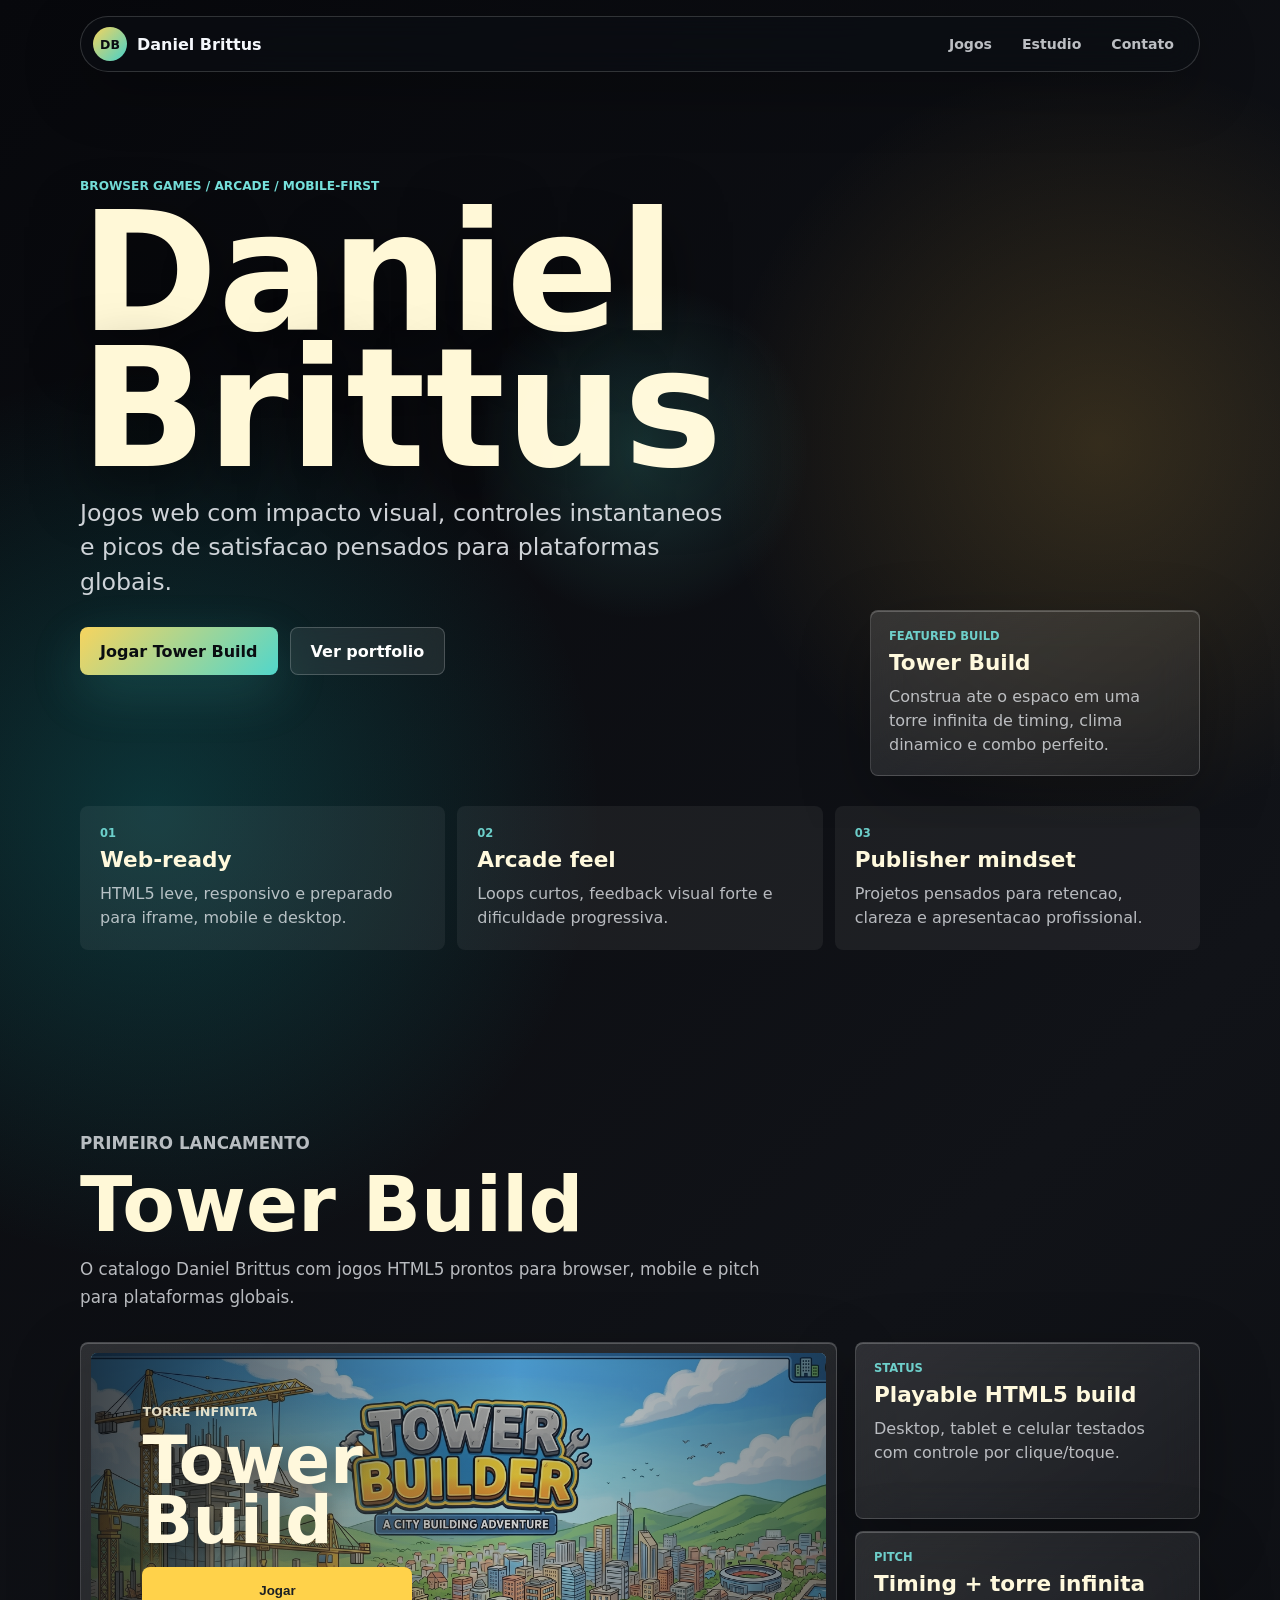
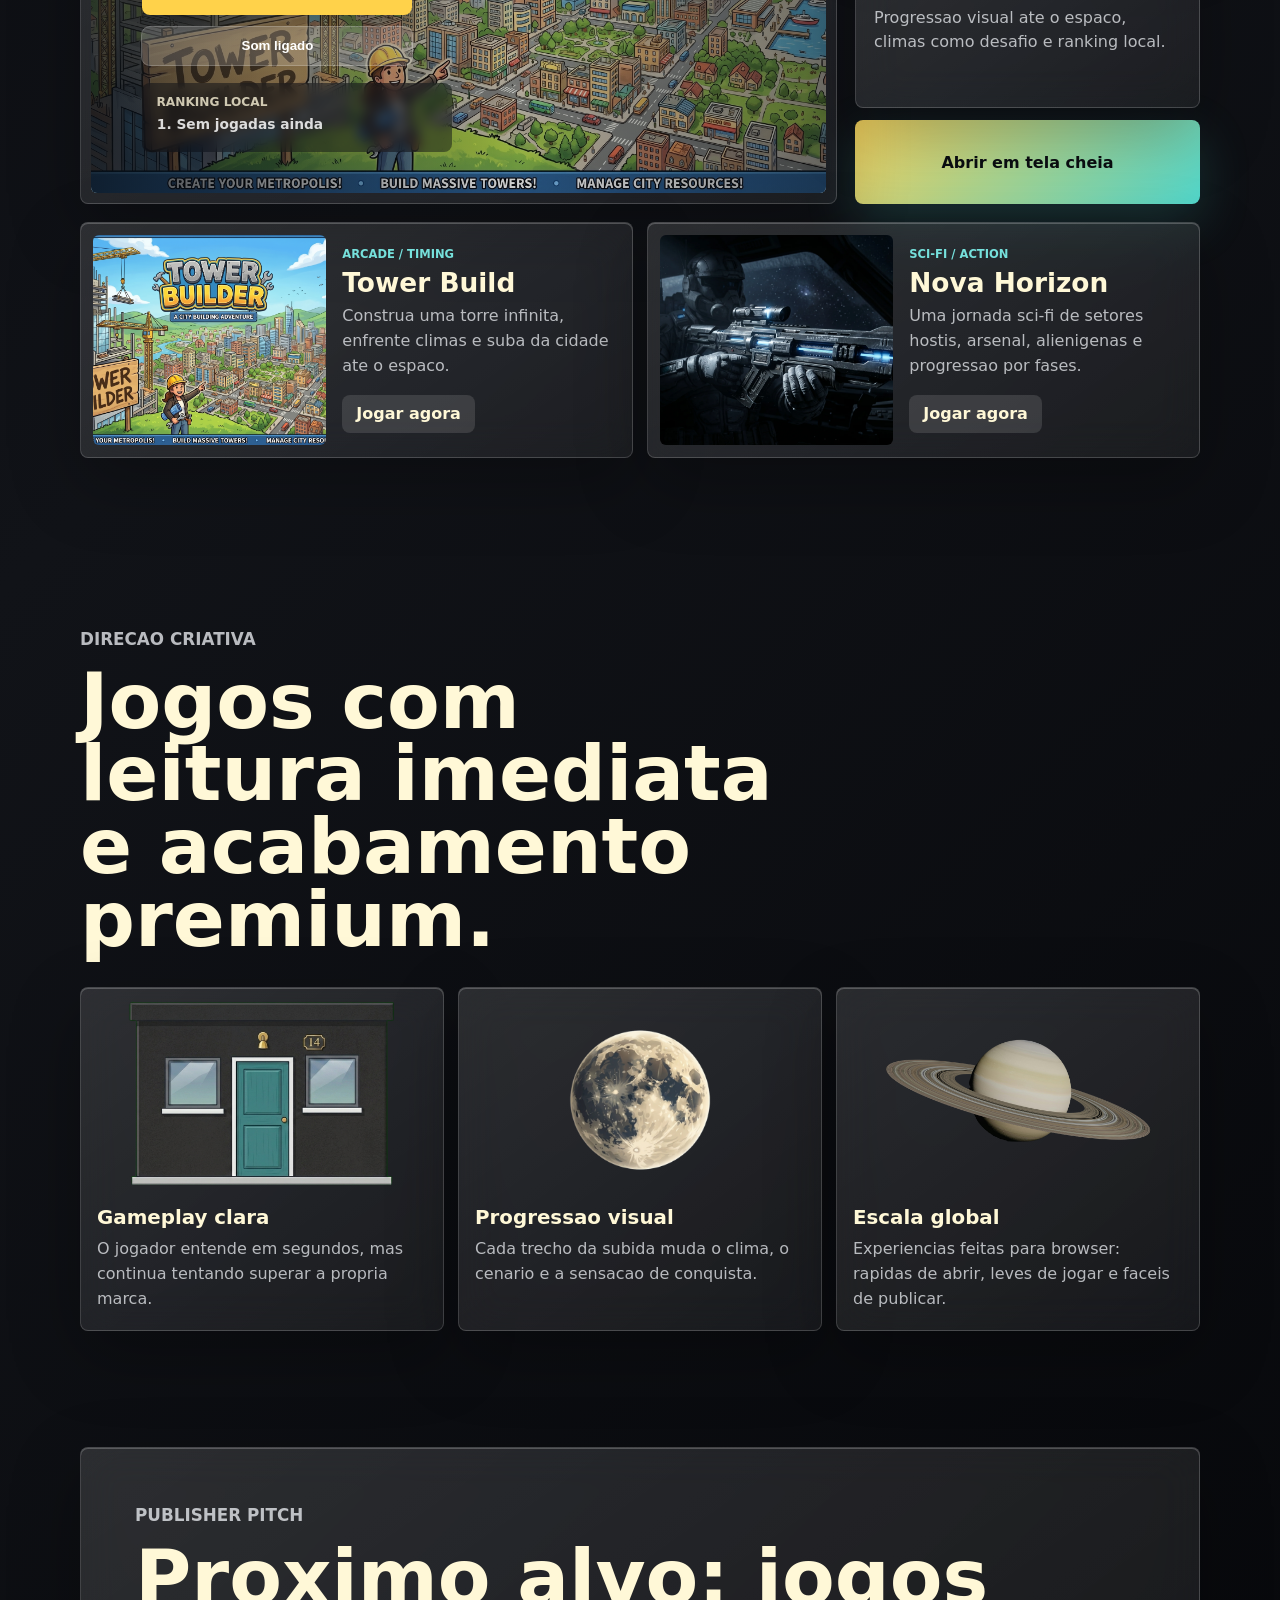
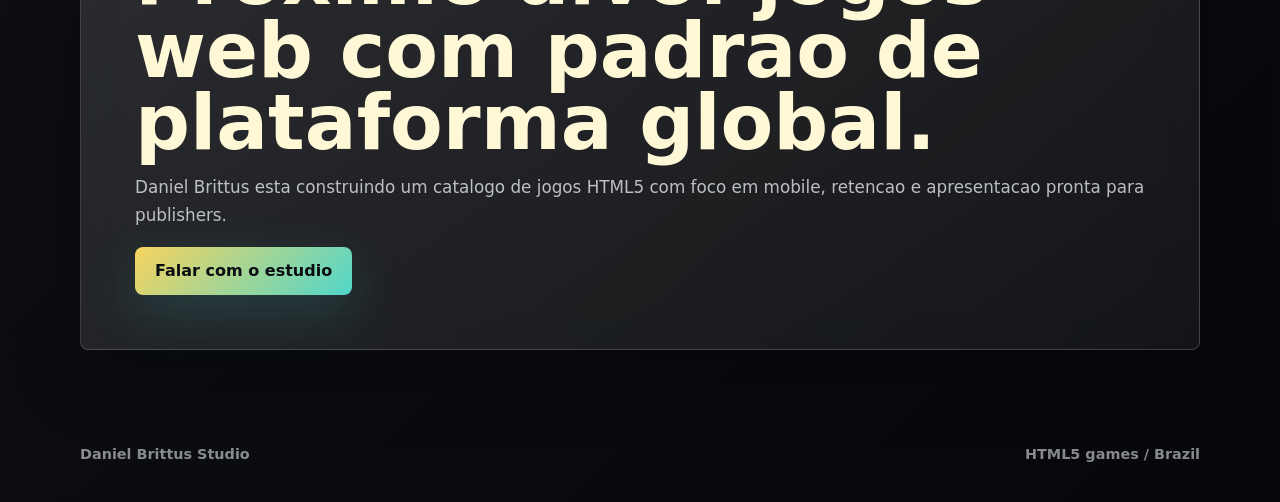
==== index.html @ ccfad2d4 "Add Daniel Brittus Studio site" ====
<!doctype html>
<html lang="pt-BR">
  <head>
    <meta charset="UTF-8" />
    <meta name="viewport" content="width=device-width, initial-scale=1.0" />
    <meta
      name="description"
      content="Daniel Brittus cria jogos web arcade com visual forte, gameplay imediata e foco em browser, mobile e plataformas globais."
    />
    <title>Daniel Brittus Studio</title>
    <link rel="preload" href="assets/menu.jpeg" as="image" />
    <link rel="stylesheet" href="studio.css" />
  </head>
  <body>
    <div class="cursor-glow" aria-hidden="true"></div>
    <header class="site-header">
      <a class="brand" href="#top" aria-label="Daniel Brittus Studio">
        <span>DB</span>
        Daniel Brittus
      </a>
      <nav aria-label="Navegacao principal">
        <a href="#games">Jogos</a>
        <a href="#studio">Estudio</a>
        <a href="#contact">Contato</a>
      </nav>
    </header>

    <main id="top">
      <section class="hero" aria-labelledby="hero-title">
        <div class="hero-media" aria-hidden="true"></div>
        <div class="hero-grid" aria-hidden="true"></div>
        <div class="hero-content">
          <p class="eyebrow">browser games / arcade / mobile-first</p>
          <h1 id="hero-title">Daniel Brittus</h1>
          <p class="hero-copy">
            Jogos web com impacto visual, controles instantaneos e picos de satisfacao pensados para
            plataformas globais.
          </p>
          <div class="hero-actions">
            <a class="primary-action" href="games/tower-build/">Jogar Tower Build</a>
            <a class="secondary-action" href="#games">Ver portfolio</a>
          </div>
        </div>
        <div class="hero-panel glass reveal">
          <span>Featured build</span>
          <strong>Tower Build</strong>
          <p>Construa ate o espaco em uma torre infinita de timing, clima dinamico e combo perfeito.</p>
        </div>
      </section>

      <section class="metrics reveal" aria-label="Destaques do estudio">
        <article>
          <span>01</span>
          <strong>Web-ready</strong>
          <p>HTML5 leve, responsivo e preparado para iframe, mobile e desktop.</p>
        </article>
        <article>
          <span>02</span>
          <strong>Arcade feel</strong>
          <p>Loops curtos, feedback visual forte e dificuldade progressiva.</p>
        </article>
        <article>
          <span>03</span>
          <strong>Publisher mindset</strong>
          <p>Projetos pensados para retencao, clareza e apresentacao profissional.</p>
        </article>
      </section>

      <section id="games" class="showcase" aria-labelledby="games-title">
        <div class="section-heading reveal">
          <p class="eyebrow">primeiro lancamento</p>
          <h2 id="games-title">Tower Build</h2>
          <p>
            O catalogo Daniel Brittus com jogos HTML5 prontos para browser, mobile e pitch para
            plataformas globais.
          </p>
        </div>
        <div class="game-feature reveal">
          <div class="game-frame glass">
            <iframe
              title="Tower Build jogavel"
              src="games/tower-build/"
              loading="lazy"
              allow="autoplay; fullscreen; gamepad"
            ></iframe>
          </div>
          <div class="game-info">
            <div class="glass info-card">
              <span>Status</span>
              <strong>Playable HTML5 build</strong>
              <p>Desktop, tablet e celular testados com controle por clique/toque.</p>
            </div>
            <div class="glass info-card">
              <span>Pitch</span>
              <strong>Timing + torre infinita</strong>
              <p>Progressao visual ate o espaco, climas como desafio e ranking local.</p>
            </div>
            <a class="primary-action wide" href="games/tower-build/">Abrir em tela cheia</a>
          </div>
        </div>
        <div class="catalog-grid reveal">
          <article class="game-card glass">
            <img src="assets/menu.jpeg" alt="Tower Build em destaque" />
            <div>
              <span>Arcade / Timing</span>
              <h3>Tower Build</h3>
              <p>Construa uma torre infinita, enfrente climas e suba da cidade ate o espaco.</p>
              <a href="games/tower-build/">Jogar agora</a>
            </div>
          </article>
          <article class="game-card glass">
            <img src="games/nova-horizon/assets/ui/4.webp" alt="Nova Horizon em destaque" />
            <div>
              <span>Sci-fi / Action</span>
              <h3>Nova Horizon</h3>
              <p>Uma jornada sci-fi de setores hostis, arsenal, alienigenas e progressao por fases.</p>
              <a href="games/nova-horizon/">Jogar agora</a>
            </div>
          </article>
        </div>
      </section>

      <section id="studio" class="studio-section" aria-labelledby="studio-title">
        <div class="section-heading reveal">
          <p class="eyebrow">direcao criativa</p>
          <h2 id="studio-title">Jogos com leitura imediata e acabamento premium.</h2>
        </div>
        <div class="studio-grid">
          <article class="glass reveal">
            <img src="assets/casa_1.png" alt="Casa do jogo Tower Build" />
            <h3>Gameplay clara</h3>
            <p>O jogador entende em segundos, mas continua tentando superar a propria marca.</p>
          </article>
          <article class="glass reveal">
            <img src="assets/lua.png" alt="Lua no percurso espacial do jogo" />
            <h3>Progressao visual</h3>
            <p>Cada trecho da subida muda o clima, o cenario e a sensacao de conquista.</p>
          </article>
          <article class="glass reveal">
            <img src="assets/saturno.png" alt="Saturno no percurso espacial do jogo" />
            <h3>Escala global</h3>
            <p>Experiencias feitas para browser: rapidas de abrir, leves de jogar e faceis de publicar.</p>
          </article>
        </div>
      </section>

      <section id="contact" class="contact glass reveal" aria-labelledby="contact-title">
        <p class="eyebrow">publisher pitch</p>
        <h2 id="contact-title">Proximo alvo: jogos web com padrao de plataforma global.</h2>
        <p>
          Daniel Brittus esta construindo um catalogo de jogos HTML5 com foco em mobile, retencao e
          apresentacao pronta para publishers.
        </p>
        <a class="primary-action" href="mailto:contato@danielbrittus.com">Falar com o estudio</a>
      </section>
    </main>

    <footer>
      <span>Daniel Brittus Studio</span>
      <span>HTML5 games / Brazil</span>
    </footer>

    <script src="studio.js"></script>
  </body>
</html>
---- studio.css ----
:root {
  color: #f4f7fb;
  background: #07080c;
  font-family:
    Inter, ui-sans-serif, system-ui, -apple-system, BlinkMacSystemFont, "Segoe UI",
    sans-serif;
  font-synthesis: none;
  text-rendering: optimizeLegibility;
}

* {
  box-sizing: border-box;
}

html {
  scroll-behavior: smooth;
}

body {
  min-width: 320px;
  margin: 0;
  overflow-x: hidden;
  background:
    radial-gradient(circle at 12% 22%, rgba(16, 194, 196, 0.22), transparent 28rem),
    radial-gradient(circle at 86% 12%, rgba(255, 194, 71, 0.16), transparent 24rem),
    linear-gradient(135deg, #07080c 0%, #111318 44%, #06070a 100%);
}

body::before {
  position: fixed;
  inset: 0;
  z-index: -3;
  background-image:
    linear-gradient(rgba(255, 255, 255, 0.035) 1px, transparent 1px),
    linear-gradient(90deg, rgba(255, 255, 255, 0.035) 1px, transparent 1px);
  background-size: 72px 72px;
  mask-image: linear-gradient(to bottom, rgba(0, 0, 0, 0.7), transparent 74%);
  content: "";
}

body::after {
  position: fixed;
  inset: 0;
  z-index: -2;
  background: linear-gradient(180deg, rgba(7, 8, 12, 0), rgba(7, 8, 12, 0.96) 78%);
  pointer-events: none;
  content: "";
}

a {
  color: inherit;
  text-decoration: none;
}

img,
iframe {
  display: block;
}

.cursor-glow {
  position: fixed;
  left: var(--cursor-x, 50vw);
  top: var(--cursor-y, 50vh);
  z-index: 20;
  width: 22rem;
  height: 22rem;
  border-radius: 999px;
  background: radial-gradient(circle, rgba(76, 215, 204, 0.18), transparent 68%);
  transform: translate(-50%, -50%);
  pointer-events: none;
  mix-blend-mode: screen;
}

.site-header {
  position: fixed;
  top: 16px;
  left: 50%;
  z-index: 30;
  display: flex;
  align-items: center;
  justify-content: space-between;
  width: min(1120px, calc(100vw - 32px));
  padding: 10px 12px;
  border: 1px solid rgba(255, 255, 255, 0.16);
  border-radius: 999px;
  background: rgba(12, 15, 20, 0.56);
  box-shadow: 0 18px 60px rgba(0, 0, 0, 0.28);
  backdrop-filter: blur(18px);
  transform: translateX(-50%);
}

.brand {
  display: inline-flex;
  align-items: center;
  gap: 10px;
  font-weight: 900;
}

.brand span {
  display: grid;
  width: 34px;
  height: 34px;
  place-items: center;
  border-radius: 999px;
  background: linear-gradient(135deg, #f6d45d, #48d1c9);
  color: #0b0d12;
  font-size: 0.78rem;
}

nav {
  display: flex;
  gap: 4px;
}

nav a {
  padding: 9px 13px;
  border-radius: 999px;
  color: rgba(244, 247, 251, 0.76);
  font-size: 0.88rem;
  font-weight: 800;
}

nav a:hover {
  background: rgba(255, 255, 255, 0.1);
  color: #fff;
}

.hero {
  position: relative;
  min-height: 92vh;
  display: grid;
  align-items: center;
  padding: 112px max(24px, calc((100vw - 1120px) / 2)) 86px;
  overflow: hidden;
}

.hero-media {
  position: absolute;
  inset: 0;
  z-index: -3;
  background:
    linear-gradient(90deg, rgba(6, 8, 12, 0.92), rgba(6, 8, 12, 0.38) 56%, rgba(6, 8, 12, 0.9)),
    url("assets/menu.jpeg") center / cover no-repeat;
  filter: saturate(1.08) contrast(1.06);
  transform: scale(1.02);
}

.hero-grid {
  position: absolute;
  inset: auto 0 0;
  z-index: -1;
  height: 28vh;
  background:
    linear-gradient(rgba(74, 211, 201, 0.18), transparent),
    repeating-linear-gradient(90deg, transparent 0 70px, rgba(255, 255, 255, 0.1) 71px 72px),
    repeating-linear-gradient(0deg, transparent 0 38px, rgba(255, 255, 255, 0.09) 39px 40px);
  opacity: 0.55;
  transform: perspective(560px) rotateX(58deg);
  transform-origin: bottom;
}

.hero-content {
  width: min(720px, 100%);
}

.eyebrow {
  margin: 0 0 12px;
  color: #76e1dc;
  font-size: 0.76rem;
  font-weight: 950;
  letter-spacing: 0;
  text-transform: uppercase;
}

h1,
h2,
h3,
p {
  margin-top: 0;
}

h1 {
  margin-bottom: 18px;
  color: #fff8d7;
  font-size: clamp(4.4rem, 13vw, 11rem);
  line-height: 0.82;
  text-shadow: 0 18px 60px rgba(0, 0, 0, 0.55);
}

.hero-copy {
  width: min(650px, 100%);
  color: rgba(244, 247, 251, 0.84);
  font-size: clamp(1.12rem, 2vw, 1.48rem);
  line-height: 1.46;
}

.hero-actions {
  display: flex;
  flex-wrap: wrap;
  gap: 12px;
  margin-top: 28px;
}

.primary-action,
.secondary-action {
  display: inline-flex;
  min-height: 48px;
  align-items: center;
  justify-content: center;
  border-radius: 8px;
  padding: 0 20px;
  font-weight: 950;
}

.primary-action {
  background: linear-gradient(135deg, #f7d45e, #51d6cb);
  color: #0a0d11;
  box-shadow: 0 18px 52px rgba(72, 209, 201, 0.18);
}

.secondary-action {
  border: 1px solid rgba(255, 255, 255, 0.2);
  background: rgba(255, 255, 255, 0.08);
  color: #fff;
  backdrop-filter: blur(14px);
}

.wide {
  width: 100%;
}

.glass {
  border: 1px solid rgba(255, 255, 255, 0.16);
  border-radius: 8px;
  background: linear-gradient(145deg, rgba(255, 255, 255, 0.13), rgba(255, 255, 255, 0.055));
  box-shadow:
    inset 0 1px 0 rgba(255, 255, 255, 0.22),
    0 24px 70px rgba(0, 0, 0, 0.28);
  backdrop-filter: blur(20px);
}

.hero-panel {
  position: absolute;
  right: max(24px, calc((100vw - 1120px) / 2));
  bottom: 52px;
  width: min(330px, calc(100vw - 48px));
  padding: 18px;
}

.hero-panel span,
.info-card span,
.metrics span {
  display: block;
  margin-bottom: 8px;
  color: rgba(118, 225, 220, 0.9);
  font-size: 0.72rem;
  font-weight: 950;
  text-transform: uppercase;
}

.hero-panel strong,
.info-card strong,
.metrics strong {
  display: block;
  color: #fff9dd;
  font-size: 1.35rem;
  line-height: 1.1;
}

.hero-panel p,
.info-card p,
.metrics p {
  margin: 10px 0 0;
  color: rgba(244, 247, 251, 0.72);
  line-height: 1.5;
}

.metrics,
.showcase,
.studio-section,
.contact {
  width: min(1120px, calc(100vw - 32px));
  margin-inline: auto;
}

.metrics {
  display: grid;
  grid-template-columns: repeat(3, 1fr);
  gap: 12px;
  margin-top: -22px;
  padding-bottom: 96px;
}

.metrics article {
  padding: 20px;
  border-radius: 8px;
  background: rgba(255, 255, 255, 0.06);
}

.section-heading {
  width: min(720px, 100%);
  margin-bottom: 30px;
}

.section-heading h2,
.contact h2 {
  margin-bottom: 14px;
  color: #fff8d7;
  font-size: clamp(2.4rem, 6vw, 5rem);
  line-height: 0.95;
}

.section-heading p,
.contact p {
  color: rgba(244, 247, 251, 0.74);
  font-size: 1.05rem;
  line-height: 1.65;
}

.showcase,
.studio-section {
  padding: 84px 0;
}

.game-feature {
  display: grid;
  grid-template-columns: minmax(0, 1.58fr) minmax(280px, 0.72fr);
  gap: 18px;
  align-items: stretch;
}

.game-frame {
  position: relative;
  min-height: 420px;
  padding: 10px;
  overflow: hidden;
}

.game-frame::before {
  position: absolute;
  inset: 10px;
  border-radius: 6px;
  background: linear-gradient(135deg, rgba(118, 225, 220, 0.3), transparent 34%, rgba(246, 212, 93, 0.2));
  pointer-events: none;
  content: "";
}

.game-frame iframe {
  position: relative;
  width: 100%;
  height: 100%;
  min-height: 440px;
  border: 0;
  border-radius: 6px;
  background: #05070a;
}

.game-info {
  display: grid;
  gap: 12px;
  align-content: stretch;
}

.info-card {
  padding: 18px;
}

.catalog-grid {
  display: grid;
  grid-template-columns: repeat(2, minmax(0, 1fr));
  gap: 14px;
  margin-top: 18px;
}

.game-card {
  display: grid;
  grid-template-columns: minmax(180px, 0.84fr) minmax(0, 1fr);
  gap: 16px;
  overflow: hidden;
  padding: 12px;
}

.game-card img {
  width: 100%;
  height: 100%;
  min-height: 210px;
  border-radius: 6px;
  object-fit: cover;
}

.game-card div {
  display: grid;
  align-content: center;
  padding: 8px 8px 8px 0;
}

.game-card span {
  margin-bottom: 8px;
  color: #76e1dc;
  font-size: 0.72rem;
  font-weight: 950;
  text-transform: uppercase;
}

.game-card h3 {
  margin: 0 0 8px;
  color: #fff8d7;
  font-size: 1.65rem;
  line-height: 1.05;
}

.game-card p {
  color: rgba(244, 247, 251, 0.72);
  line-height: 1.55;
}

.game-card a {
  width: fit-content;
  min-height: 38px;
  display: inline-flex;
  align-items: center;
  border-radius: 8px;
  padding: 0 14px;
  background: rgba(255, 255, 255, 0.12);
  color: #fff8d7;
  font-weight: 900;
}

.studio-grid {
  display: grid;
  grid-template-columns: repeat(3, 1fr);
  gap: 14px;
}

.studio-grid article {
  overflow: hidden;
  padding: 12px 12px 18px;
}

.studio-grid img {
  width: 100%;
  aspect-ratio: 16 / 9;
  margin-bottom: 16px;
  border-radius: 6px;
  object-fit: cover;
}

.studio-grid h3 {
  margin: 0 4px 8px;
  color: #fff8d7;
  font-size: 1.24rem;
}

.studio-grid p {
  margin: 0 4px;
  color: rgba(244, 247, 251, 0.72);
  line-height: 1.55;
}

.contact {
  margin-top: 32px;
  margin-bottom: 72px;
  padding: clamp(24px, 6vw, 54px);
}

footer {
  display: flex;
  justify-content: space-between;
  width: min(1120px, calc(100vw - 32px));
  margin: 0 auto;
  padding: 24px 0 40px;
  color: rgba(244, 247, 251, 0.54);
  font-size: 0.9rem;
  font-weight: 700;
}

.reveal {
  opacity: 0;
  transform: translateY(22px);
  transition:
    opacity 700ms ease,
    transform 700ms ease;
}

.reveal.visible {
  opacity: 1;
  transform: translateY(0);
}

@media (max-width: 900px) {
  .site-header {
    align-items: flex-start;
    border-radius: 8px;
  }

  nav {
    flex-wrap: wrap;
    justify-content: flex-end;
  }

  .hero {
    min-height: 88vh;
    padding-top: 128px;
  }

  .hero-panel {
    position: relative;
    right: auto;
    bottom: auto;
    margin-top: 28px;
  }

  .metrics,
  .game-feature,
  .catalog-grid,
  .studio-grid {
    grid-template-columns: 1fr;
  }

  .game-card {
    grid-template-columns: 1fr;
  }

  .game-card div {
    padding: 0 4px 6px;
  }

  .game-frame,
  .game-frame iframe {
    min-height: 360px;
  }
}

@media (max-width: 620px) {
  .cursor-glow {
    display: none;
  }

  .site-header {
    top: 10px;
    width: calc(100vw - 20px);
  }

  .brand {
    font-size: 0.92rem;
  }

  nav a {
    padding: 8px 9px;
    font-size: 0.78rem;
  }

  .hero {
    min-height: 92vh;
    padding-inline: 16px;
    padding-bottom: 54px;
  }

  h1 {
    font-size: 4.2rem;
  }

  .hero-actions {
    display: grid;
  }

  .metrics,
  .showcase,
  .studio-section,
  .contact,
  footer {
    width: calc(100vw - 24px);
  }

  .showcase,
  .studio-section {
    padding: 58px 0;
  }

  .game-frame,
  .game-frame iframe {
    min-height: 480px;
  }

  footer {
    display: grid;
    gap: 8px;
  }
}
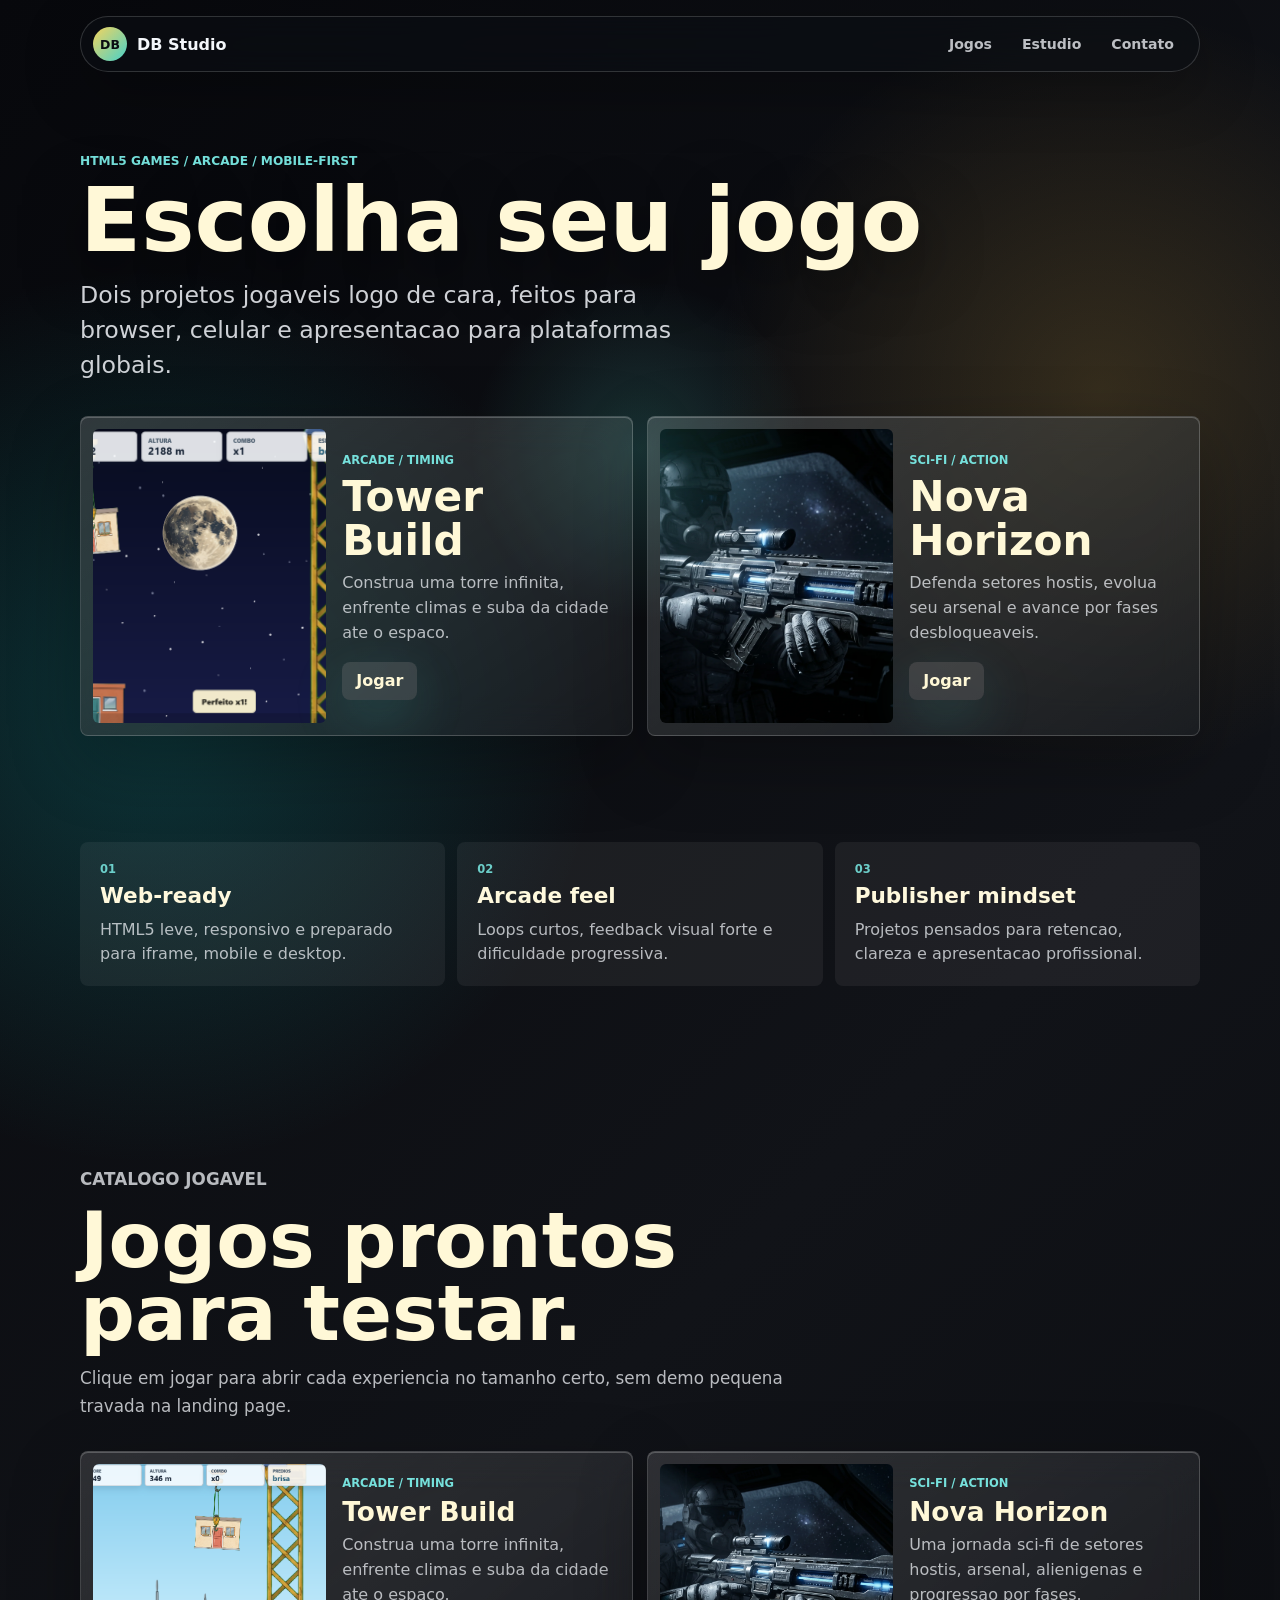
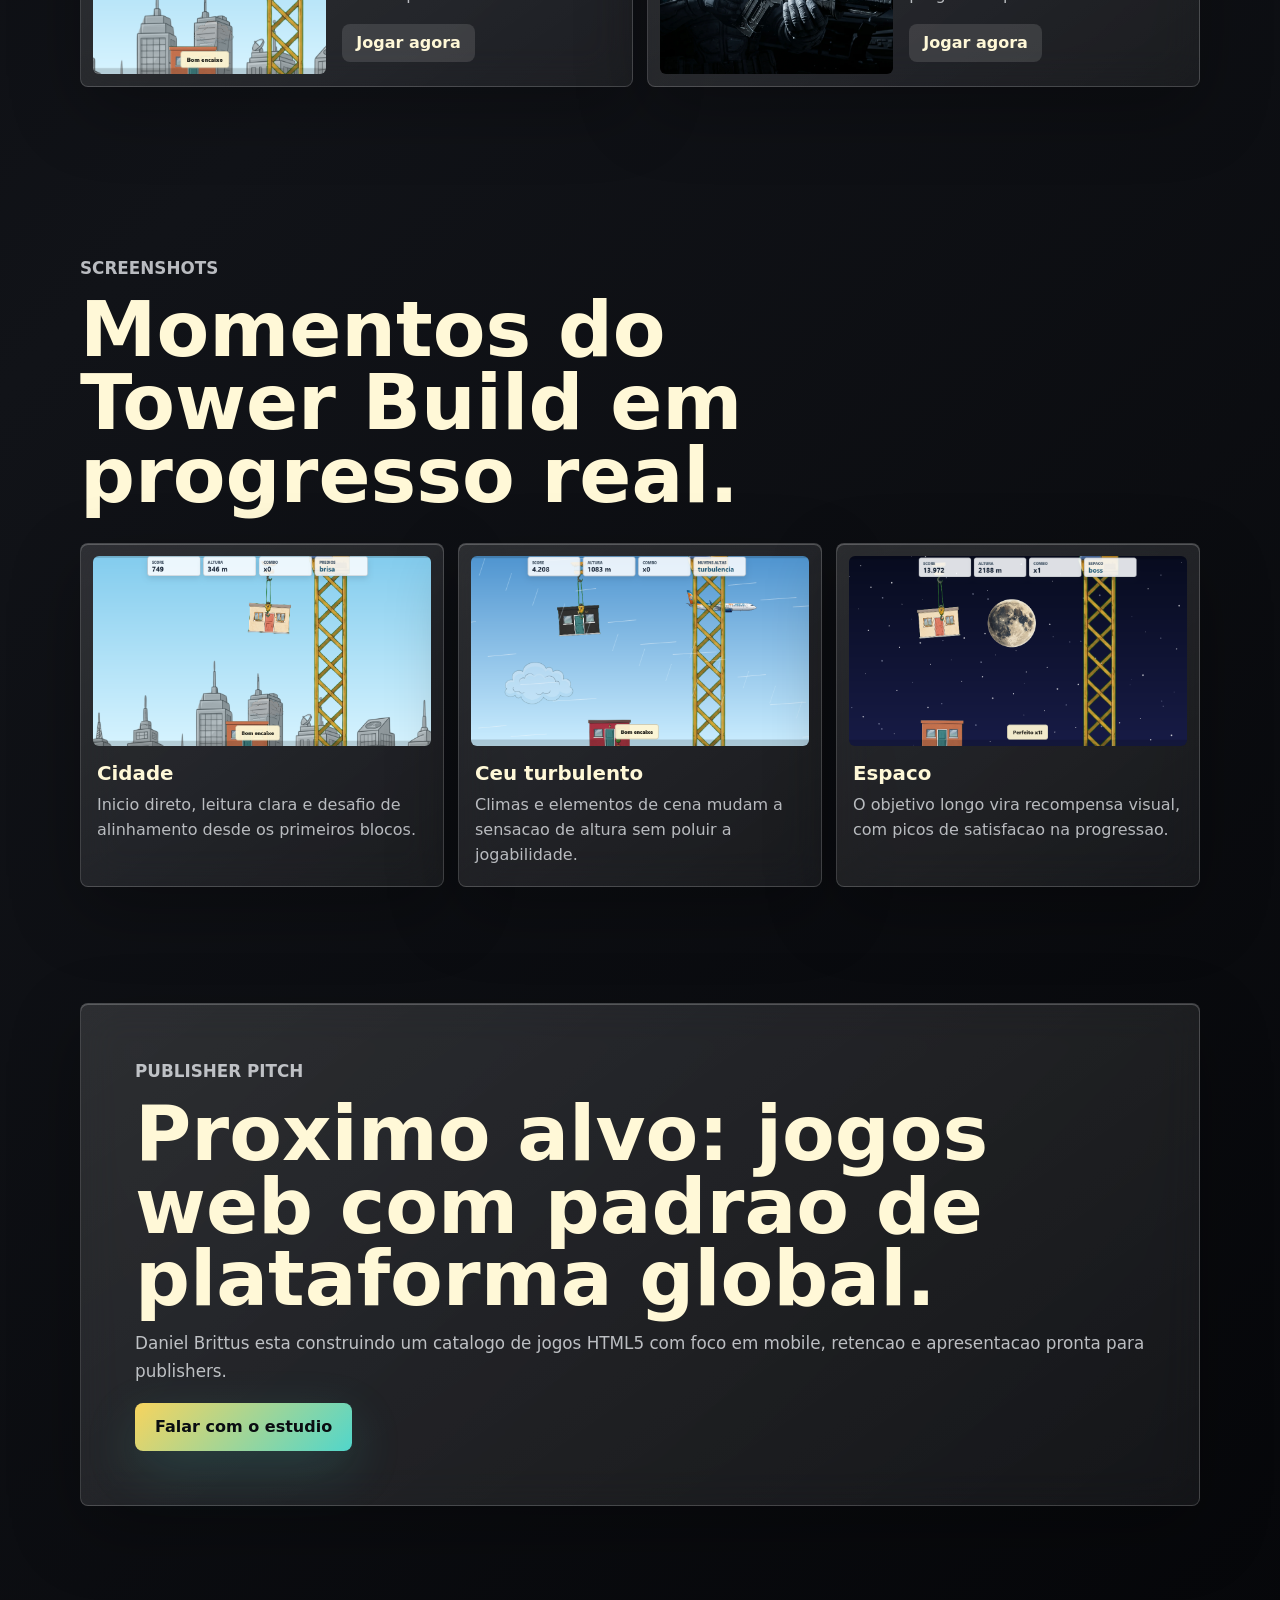
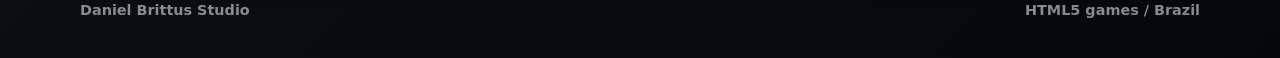
==== commit 20d47d09: "Refine portfolio landing and Nova Horizon mobile flow" ====
--- a/index.html
+++ b/index.html
@@ -5,7 +5,7 @@
     <meta name="viewport" content="width=device-width, initial-scale=1.0" />
     <meta
       name="description"
-      content="Daniel Brittus cria jogos web arcade com visual forte, gameplay imediata e foco em browser, mobile e plataformas globais."
+      content="Portfolio de jogos HTML5 do Daniel Brittus Studio, com experiencias arcade prontas para browser, mobile e publishers."
     />
     <title>Daniel Brittus Studio</title>
     <link rel="preload" href="assets/menu.jpeg" as="image" />
@@ -16,7 +16,7 @@
     <header class="site-header">
       <a class="brand" href="#top" aria-label="Daniel Brittus Studio">
         <span>DB</span>
-        Daniel Brittus
+        DB Studio
       </a>
       <nav aria-label="Navegacao principal">
         <a href="#games">Jogos</a>
@@ -30,21 +30,32 @@
         <div class="hero-media" aria-hidden="true"></div>
         <div class="hero-grid" aria-hidden="true"></div>
         <div class="hero-content">
-          <p class="eyebrow">browser games / arcade / mobile-first</p>
-          <h1 id="hero-title">Daniel Brittus</h1>
+          <p class="eyebrow">HTML5 games / arcade / mobile-first</p>
+          <h1 id="hero-title">Escolha seu jogo</h1>
           <p class="hero-copy">
-            Jogos web com impacto visual, controles instantaneos e picos de satisfacao pensados para
+            Dois projetos jogaveis logo de cara, feitos para browser, celular e apresentacao para
             plataformas globais.
           </p>
-          <div class="hero-actions">
-            <a class="primary-action" href="games/tower-build/">Jogar Tower Build</a>
-            <a class="secondary-action" href="#games">Ver portfolio</a>
+          <div class="hero-play-grid reveal">
+            <article class="game-card hero-game-card glass">
+              <img src="assets/screenshot3.PNG" alt="Tower Build no espaco" />
+              <div>
+                <span>Arcade / Timing</span>
+                <h2>Tower Build</h2>
+                <p>Construa uma torre infinita, enfrente climas e suba da cidade ate o espaco.</p>
+                <a class="primary-action" href="games/tower-build/">Jogar</a>
+              </div>
+            </article>
+            <article class="game-card hero-game-card glass">
+              <img src="games/nova-horizon/assets/ui/4.webp" alt="Nova Horizon em destaque" />
+              <div>
+                <span>Sci-fi / Action</span>
+                <h2>Nova Horizon</h2>
+                <p>Defenda setores hostis, evolua seu arsenal e avance por fases desbloqueaveis.</p>
+                <a class="primary-action" href="games/nova-horizon/">Jogar</a>
+              </div>
+            </article>
           </div>
-        </div>
-        <div class="hero-panel glass reveal">
-          <span>Featured build</span>
-          <strong>Tower Build</strong>
-          <p>Construa ate o espaco em uma torre infinita de timing, clima dinamico e combo perfeito.</p>
         </div>
       </section>
 
@@ -68,39 +79,16 @@
 
       <section id="games" class="showcase" aria-labelledby="games-title">
         <div class="section-heading reveal">
-          <p class="eyebrow">primeiro lancamento</p>
-          <h2 id="games-title">Tower Build</h2>
+          <p class="eyebrow">catalogo jogavel</p>
+          <h2 id="games-title">Jogos prontos para testar.</h2>
           <p>
-            O catalogo Daniel Brittus com jogos HTML5 prontos para browser, mobile e pitch para
-            plataformas globais.
+            Clique em jogar para abrir cada experiencia no tamanho certo, sem demo pequena travada na
+            landing page.
           </p>
-        </div>
-        <div class="game-feature reveal">
-          <div class="game-frame glass">
-            <iframe
-              title="Tower Build jogavel"
-              src="games/tower-build/"
-              loading="lazy"
-              allow="autoplay; fullscreen; gamepad"
-            ></iframe>
-          </div>
-          <div class="game-info">
-            <div class="glass info-card">
-              <span>Status</span>
-              <strong>Playable HTML5 build</strong>
-              <p>Desktop, tablet e celular testados com controle por clique/toque.</p>
-            </div>
-            <div class="glass info-card">
-              <span>Pitch</span>
-              <strong>Timing + torre infinita</strong>
-              <p>Progressao visual ate o espaco, climas como desafio e ranking local.</p>
-            </div>
-            <a class="primary-action wide" href="games/tower-build/">Abrir em tela cheia</a>
-          </div>
         </div>
         <div class="catalog-grid reveal">
           <article class="game-card glass">
-            <img src="assets/menu.jpeg" alt="Tower Build em destaque" />
+            <img src="assets/screenshot1.PNG" alt="Tower Build na area de predios" />
             <div>
               <span>Arcade / Timing</span>
               <h3>Tower Build</h3>
@@ -122,24 +110,24 @@
 
       <section id="studio" class="studio-section" aria-labelledby="studio-title">
         <div class="section-heading reveal">
-          <p class="eyebrow">direcao criativa</p>
-          <h2 id="studio-title">Jogos com leitura imediata e acabamento premium.</h2>
+          <p class="eyebrow">screenshots</p>
+          <h2 id="studio-title">Momentos do Tower Build em progresso real.</h2>
         </div>
         <div class="studio-grid">
           <article class="glass reveal">
-            <img src="assets/casa_1.png" alt="Casa do jogo Tower Build" />
-            <h3>Gameplay clara</h3>
-            <p>O jogador entende em segundos, mas continua tentando superar a propria marca.</p>
+            <img src="assets/screenshot1.PNG" alt="Tower Build com predios ao fundo" />
+            <h3>Cidade</h3>
+            <p>Inicio direto, leitura clara e desafio de alinhamento desde os primeiros blocos.</p>
           </article>
           <article class="glass reveal">
-            <img src="assets/lua.png" alt="Lua no percurso espacial do jogo" />
-            <h3>Progressao visual</h3>
-            <p>Cada trecho da subida muda o clima, o cenario e a sensacao de conquista.</p>
+            <img src="assets/screenshot2.PNG" alt="Tower Build com vento e aviao no ceu" />
+            <h3>Ceu turbulento</h3>
+            <p>Climas e elementos de cena mudam a sensacao de altura sem poluir a jogabilidade.</p>
           </article>
           <article class="glass reveal">
-            <img src="assets/saturno.png" alt="Saturno no percurso espacial do jogo" />
-            <h3>Escala global</h3>
-            <p>Experiencias feitas para browser: rapidas de abrir, leves de jogar e faceis de publicar.</p>
+            <img src="assets/screenshot3.PNG" alt="Tower Build chegando ao espaco com a lua" />
+            <h3>Espaco</h3>
+            <p>O objetivo longo vira recompensa visual, com picos de satisfacao na progressao.</p>
           </article>
         </div>
       </section>
--- a/studio.css
+++ b/studio.css
@@ -127,7 +127,7 @@
 
 .hero {
   position: relative;
-  min-height: 92vh;
+  min-height: 96vh;
   display: grid;
   align-items: center;
   padding: 112px max(24px, calc((100vw - 1120px) / 2)) 86px;
@@ -160,7 +160,7 @@
 }
 
 .hero-content {
-  width: min(720px, 100%);
+  width: 100%;
 }
 
 .eyebrow {
@@ -182,8 +182,8 @@
 h1 {
   margin-bottom: 18px;
   color: #fff8d7;
-  font-size: clamp(4.4rem, 13vw, 11rem);
-  line-height: 0.82;
+  font-size: clamp(3rem, 7vw, 6.4rem);
+  line-height: 0.9;
   text-shadow: 0 18px 60px rgba(0, 0, 0, 0.55);
 }
 
@@ -199,6 +199,13 @@
   flex-wrap: wrap;
   gap: 12px;
   margin-top: 28px;
+}
+
+.hero-play-grid {
+  display: grid;
+  grid-template-columns: repeat(2, minmax(0, 1fr));
+  gap: 14px;
+  margin-top: 34px;
 }
 
 .primary-action,
@@ -380,6 +387,13 @@
   padding: 12px;
 }
 
+.hero-game-card {
+  min-height: 320px;
+  background:
+    linear-gradient(145deg, rgba(255, 255, 255, 0.17), rgba(255, 255, 255, 0.06)),
+    rgba(4, 8, 13, 0.42);
+}
+
 .game-card img {
   width: 100%;
   height: 100%;
@@ -402,11 +416,16 @@
   text-transform: uppercase;
 }
 
+.game-card h2,
 .game-card h3 {
   margin: 0 0 8px;
   color: #fff8d7;
   font-size: 1.65rem;
   line-height: 1.05;
+}
+
+.hero-game-card h2 {
+  font-size: clamp(1.9rem, 3.3vw, 3rem);
 }
 
 .game-card p {
@@ -513,7 +532,8 @@
   .metrics,
   .game-feature,
   .catalog-grid,
-  .studio-grid {
+  .studio-grid,
+  .hero-play-grid {
     grid-template-columns: 1fr;
   }
 
@@ -557,7 +577,7 @@
   }
 
   h1 {
-    font-size: 4.2rem;
+    font-size: 3.35rem;
   }
 
   .hero-actions {
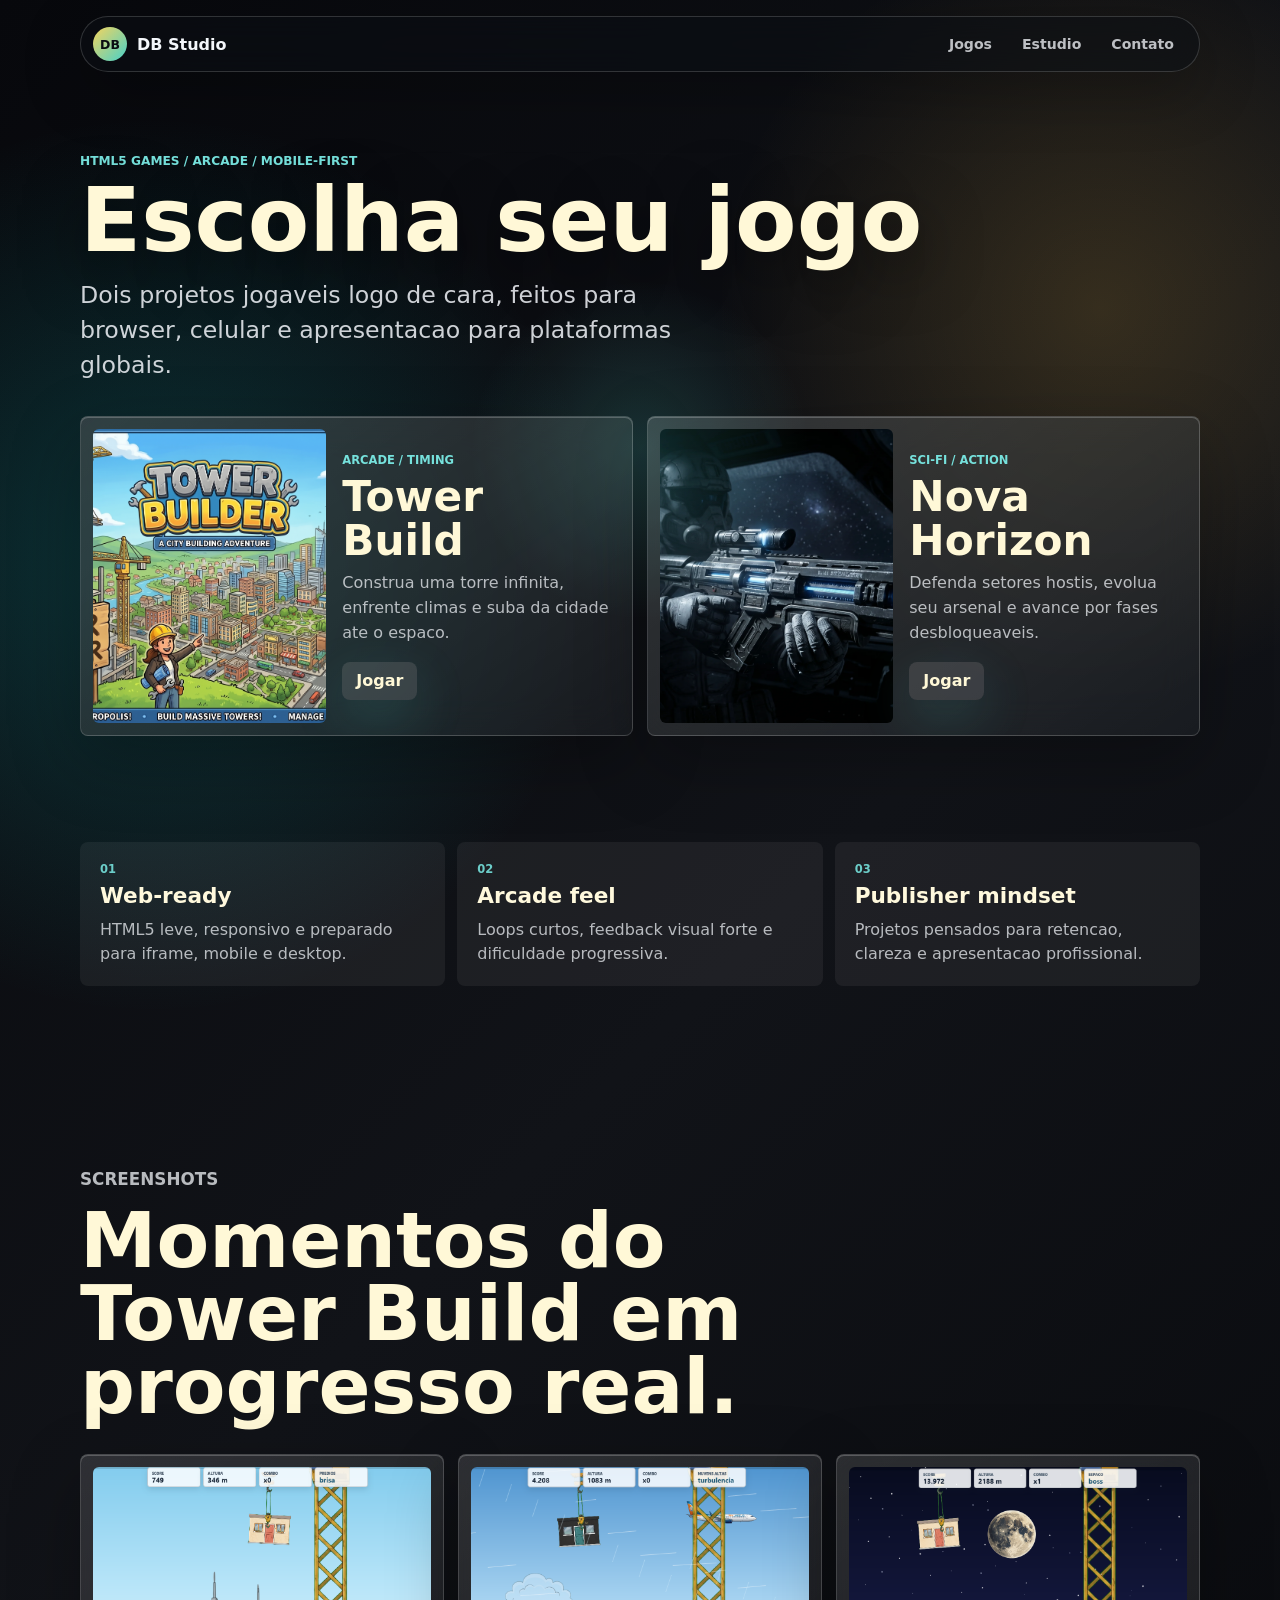
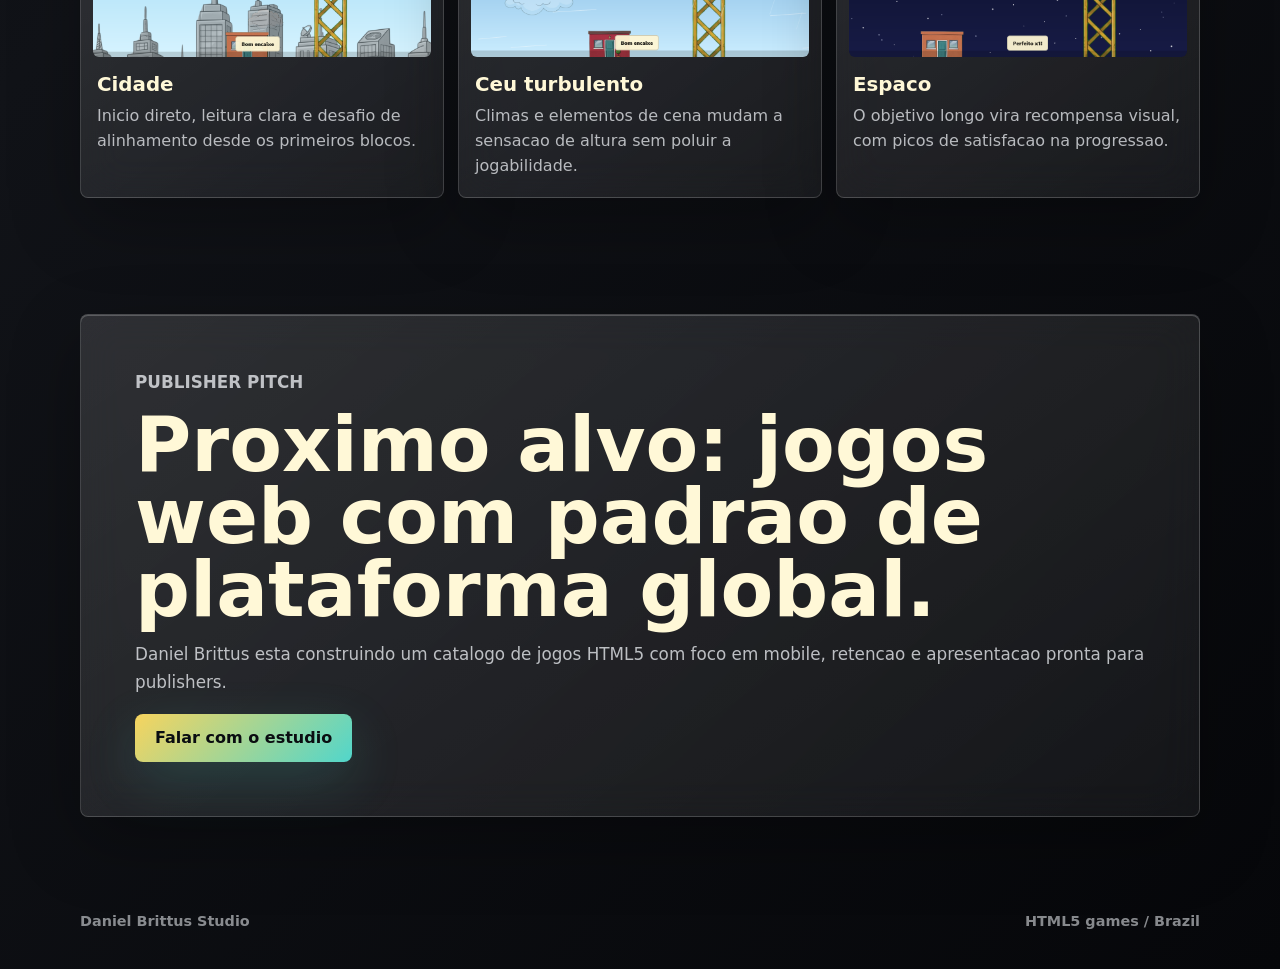
==== commit eb51d0ce: "Simplify portfolio catalog and unlock Nova Horizon review build" ====
--- a/index.html
+++ b/index.html
@@ -26,7 +26,7 @@
     </header>
 
     <main id="top">
-      <section class="hero" aria-labelledby="hero-title">
+      <section id="games" class="hero" aria-labelledby="hero-title">
         <div class="hero-media" aria-hidden="true"></div>
         <div class="hero-grid" aria-hidden="true"></div>
         <div class="hero-content">
@@ -38,7 +38,7 @@
           </p>
           <div class="hero-play-grid reveal">
             <article class="game-card hero-game-card glass">
-              <img src="assets/screenshot3.PNG" alt="Tower Build no espaco" />
+              <img src="assets/menu.jpeg" alt="Tower Build em destaque" />
               <div>
                 <span>Arcade / Timing</span>
                 <h2>Tower Build</h2>
@@ -77,37 +77,6 @@
         </article>
       </section>
 
-      <section id="games" class="showcase" aria-labelledby="games-title">
-        <div class="section-heading reveal">
-          <p class="eyebrow">catalogo jogavel</p>
-          <h2 id="games-title">Jogos prontos para testar.</h2>
-          <p>
-            Clique em jogar para abrir cada experiencia no tamanho certo, sem demo pequena travada na
-            landing page.
-          </p>
-        </div>
-        <div class="catalog-grid reveal">
-          <article class="game-card glass">
-            <img src="assets/screenshot1.PNG" alt="Tower Build na area de predios" />
-            <div>
-              <span>Arcade / Timing</span>
-              <h3>Tower Build</h3>
-              <p>Construa uma torre infinita, enfrente climas e suba da cidade ate o espaco.</p>
-              <a href="games/tower-build/">Jogar agora</a>
-            </div>
-          </article>
-          <article class="game-card glass">
-            <img src="games/nova-horizon/assets/ui/4.webp" alt="Nova Horizon em destaque" />
-            <div>
-              <span>Sci-fi / Action</span>
-              <h3>Nova Horizon</h3>
-              <p>Uma jornada sci-fi de setores hostis, arsenal, alienigenas e progressao por fases.</p>
-              <a href="games/nova-horizon/">Jogar agora</a>
-            </div>
-          </article>
-        </div>
-      </section>
-
       <section id="studio" class="studio-section" aria-labelledby="studio-title">
         <div class="section-heading reveal">
           <p class="eyebrow">screenshots</p>
@@ -139,7 +108,7 @@
           Daniel Brittus esta construindo um catalogo de jogos HTML5 com foco em mobile, retencao e
           apresentacao pronta para publishers.
         </p>
-        <a class="primary-action" href="mailto:contato@danielbrittus.com">Falar com o estudio</a>
+        <a class="primary-action" href="mailto:danielbrittus@gmail.com">Falar com o estudio</a>
       </section>
     </main>
 
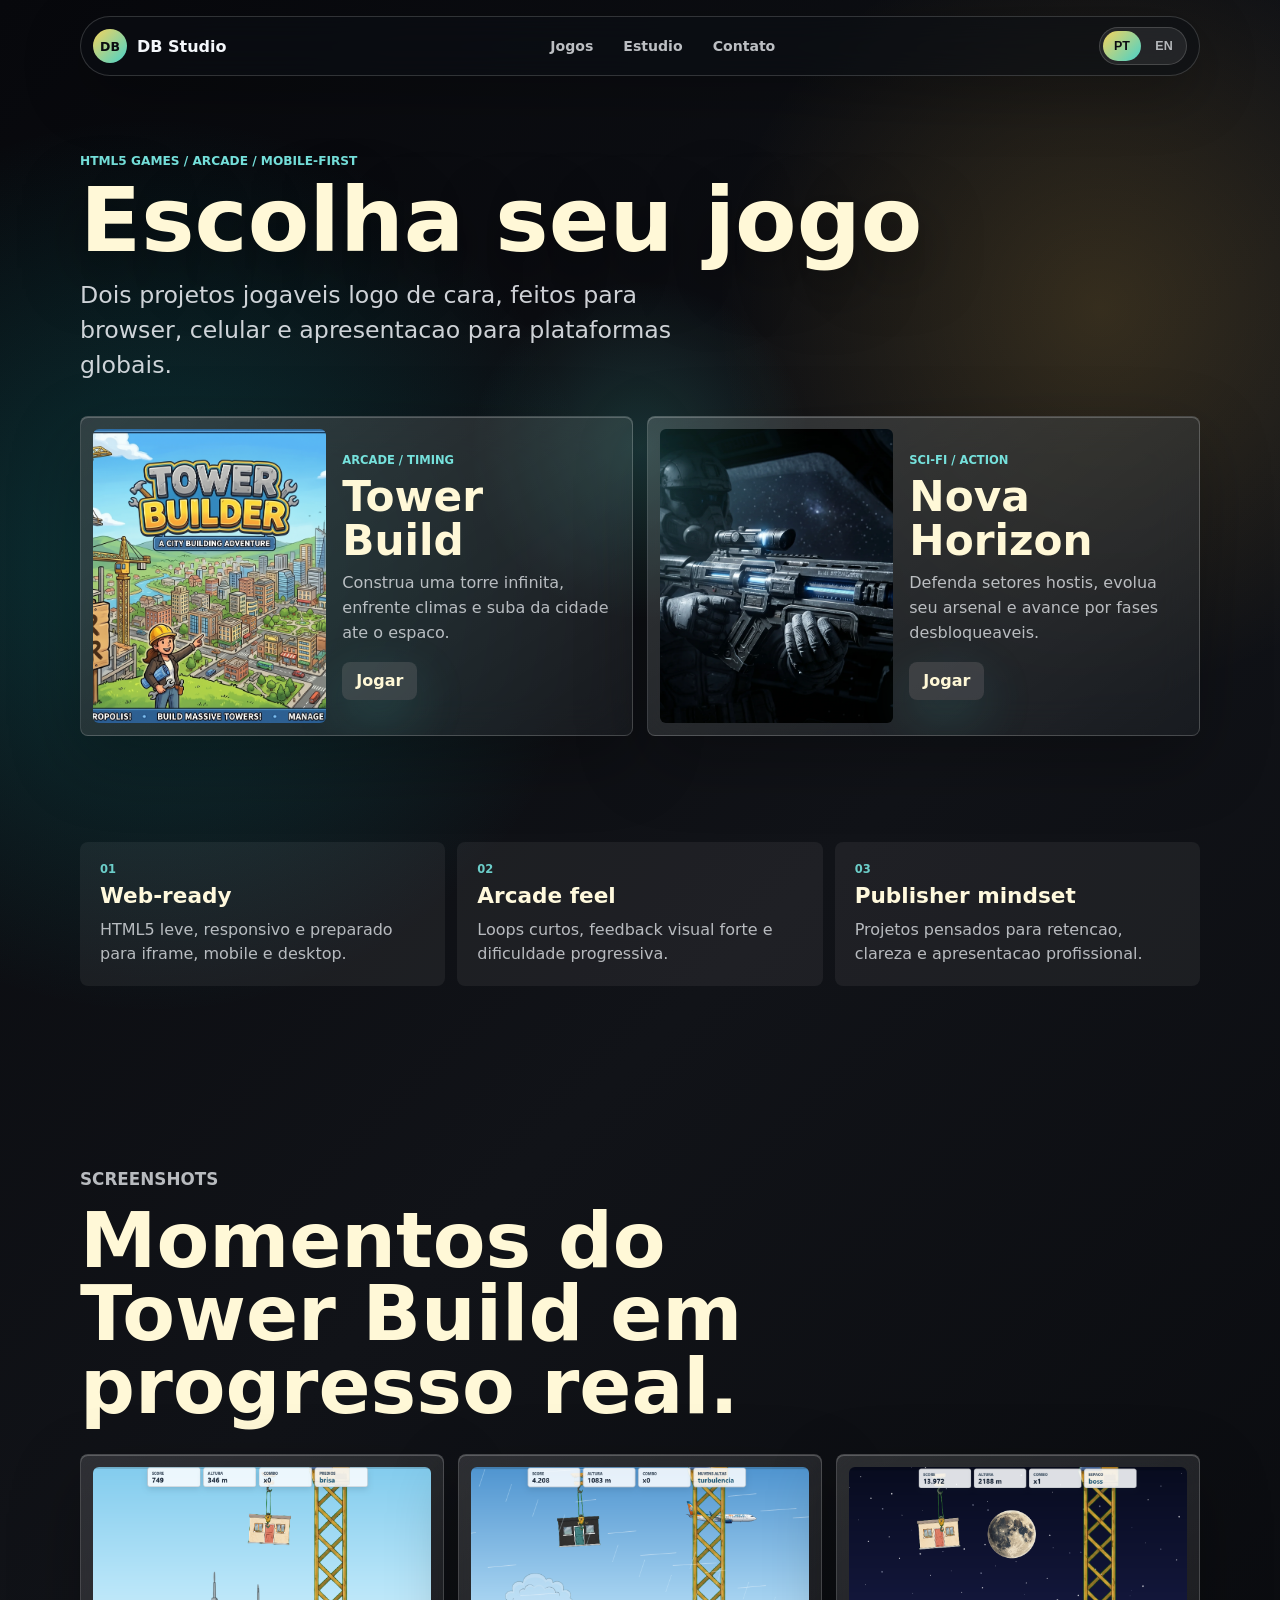
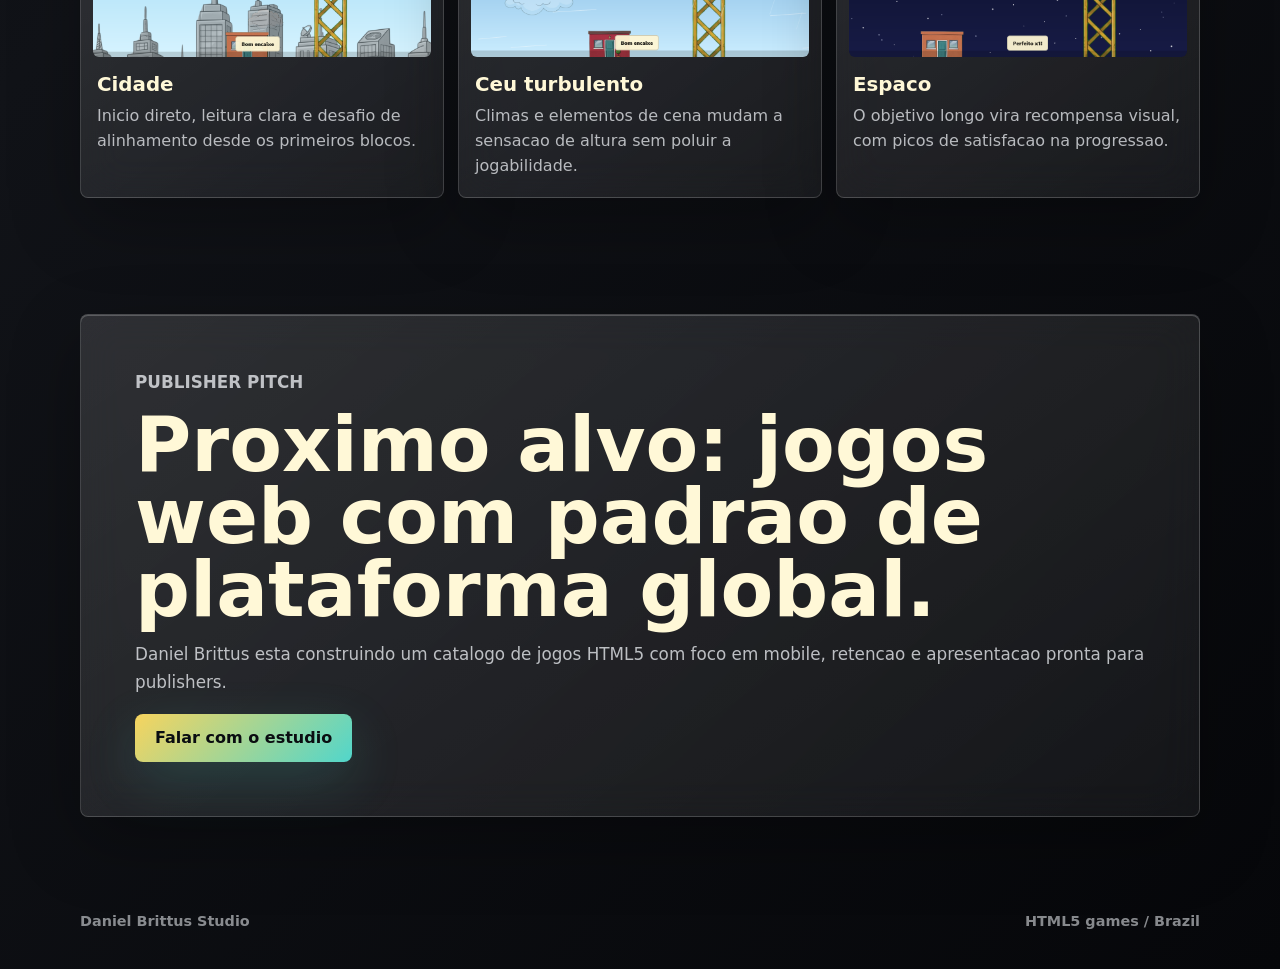
==== commit 4e1bc8e4: "Add Portuguese and English language toggle" ====
--- a/index.html
+++ b/index.html
@@ -19,10 +19,14 @@
         DB Studio
       </a>
       <nav aria-label="Navegacao principal">
-        <a href="#games">Jogos</a>
-        <a href="#studio">Estudio</a>
-        <a href="#contact">Contato</a>
+        <a href="#games" data-i18n="navGames">Jogos</a>
+        <a href="#studio" data-i18n="navStudio">Estudio</a>
+        <a href="#contact" data-i18n="navContact">Contato</a>
       </nav>
+      <div class="language-switch" aria-label="Idioma">
+        <button type="button" data-lang="PT" aria-pressed="true">PT</button>
+        <button type="button" data-lang="EN" aria-pressed="false">EN</button>
+      </div>
     </header>
 
     <main id="top">
@@ -30,9 +34,9 @@
         <div class="hero-media" aria-hidden="true"></div>
         <div class="hero-grid" aria-hidden="true"></div>
         <div class="hero-content">
-          <p class="eyebrow">HTML5 games / arcade / mobile-first</p>
-          <h1 id="hero-title">Escolha seu jogo</h1>
-          <p class="hero-copy">
+          <p class="eyebrow" data-i18n="heroEyebrow">HTML5 games / arcade / mobile-first</p>
+          <h1 id="hero-title" data-i18n="heroTitle">Escolha seu jogo</h1>
+          <p class="hero-copy" data-i18n="heroCopy">
             Dois projetos jogaveis logo de cara, feitos para browser, celular e apresentacao para
             plataformas globais.
           </p>
@@ -42,8 +46,8 @@
               <div>
                 <span>Arcade / Timing</span>
                 <h2>Tower Build</h2>
-                <p>Construa uma torre infinita, enfrente climas e suba da cidade ate o espaco.</p>
-                <a class="primary-action" href="games/tower-build/">Jogar</a>
+                <p data-i18n="towerCardCopy">Construa uma torre infinita, enfrente climas e suba da cidade ate o espaco.</p>
+                <a class="primary-action" href="games/tower-build/" data-i18n="playButton">Jogar</a>
               </div>
             </article>
             <article class="game-card hero-game-card glass">
@@ -51,8 +55,8 @@
               <div>
                 <span>Sci-fi / Action</span>
                 <h2>Nova Horizon</h2>
-                <p>Defenda setores hostis, evolua seu arsenal e avance por fases desbloqueaveis.</p>
-                <a class="primary-action" href="games/nova-horizon/">Jogar</a>
+                <p data-i18n="novaCardCopy">Defenda setores hostis, evolua seu arsenal e avance por fases desbloqueaveis.</p>
+                <a class="primary-action" href="games/nova-horizon/" data-i18n="playButton">Jogar</a>
               </div>
             </article>
           </div>
@@ -63,52 +67,52 @@
         <article>
           <span>01</span>
           <strong>Web-ready</strong>
-          <p>HTML5 leve, responsivo e preparado para iframe, mobile e desktop.</p>
+          <p data-i18n="metricWeb">HTML5 leve, responsivo e preparado para iframe, mobile e desktop.</p>
         </article>
         <article>
           <span>02</span>
           <strong>Arcade feel</strong>
-          <p>Loops curtos, feedback visual forte e dificuldade progressiva.</p>
+          <p data-i18n="metricArcade">Loops curtos, feedback visual forte e dificuldade progressiva.</p>
         </article>
         <article>
           <span>03</span>
           <strong>Publisher mindset</strong>
-          <p>Projetos pensados para retencao, clareza e apresentacao profissional.</p>
+          <p data-i18n="metricPublisher">Projetos pensados para retencao, clareza e apresentacao profissional.</p>
         </article>
       </section>
 
       <section id="studio" class="studio-section" aria-labelledby="studio-title">
         <div class="section-heading reveal">
-          <p class="eyebrow">screenshots</p>
-          <h2 id="studio-title">Momentos do Tower Build em progresso real.</h2>
+          <p class="eyebrow" data-i18n="screensEyebrow">screenshots</p>
+          <h2 id="studio-title" data-i18n="screensTitle">Momentos do Tower Build em progresso real.</h2>
         </div>
         <div class="studio-grid">
           <article class="glass reveal">
             <img src="assets/screenshot1.PNG" alt="Tower Build com predios ao fundo" />
-            <h3>Cidade</h3>
-            <p>Inicio direto, leitura clara e desafio de alinhamento desde os primeiros blocos.</p>
+            <h3 data-i18n="shotCityTitle">Cidade</h3>
+            <p data-i18n="shotCityCopy">Inicio direto, leitura clara e desafio de alinhamento desde os primeiros blocos.</p>
           </article>
           <article class="glass reveal">
             <img src="assets/screenshot2.PNG" alt="Tower Build com vento e aviao no ceu" />
-            <h3>Ceu turbulento</h3>
-            <p>Climas e elementos de cena mudam a sensacao de altura sem poluir a jogabilidade.</p>
+            <h3 data-i18n="shotSkyTitle">Ceu turbulento</h3>
+            <p data-i18n="shotSkyCopy">Climas e elementos de cena mudam a sensacao de altura sem poluir a jogabilidade.</p>
           </article>
           <article class="glass reveal">
             <img src="assets/screenshot3.PNG" alt="Tower Build chegando ao espaco com a lua" />
-            <h3>Espaco</h3>
-            <p>O objetivo longo vira recompensa visual, com picos de satisfacao na progressao.</p>
+            <h3 data-i18n="shotSpaceTitle">Espaco</h3>
+            <p data-i18n="shotSpaceCopy">O objetivo longo vira recompensa visual, com picos de satisfacao na progressao.</p>
           </article>
         </div>
       </section>
 
       <section id="contact" class="contact glass reveal" aria-labelledby="contact-title">
-        <p class="eyebrow">publisher pitch</p>
-        <h2 id="contact-title">Proximo alvo: jogos web com padrao de plataforma global.</h2>
-        <p>
+        <p class="eyebrow" data-i18n="contactEyebrow">publisher pitch</p>
+        <h2 id="contact-title" data-i18n="contactTitle">Proximo alvo: jogos web com padrao de plataforma global.</h2>
+        <p data-i18n="contactCopy">
           Daniel Brittus esta construindo um catalogo de jogos HTML5 com foco em mobile, retencao e
           apresentacao pronta para publishers.
         </p>
-        <a class="primary-action" href="mailto:danielbrittus@gmail.com">Falar com o estudio</a>
+        <a class="primary-action" href="mailto:danielbrittus@gmail.com" data-i18n="contactButton">Falar com o estudio</a>
       </section>
     </main>
 
--- a/studio.css
+++ b/studio.css
@@ -125,6 +125,32 @@
   color: #fff;
 }
 
+.language-switch {
+  display: inline-flex;
+  gap: 4px;
+  padding: 3px;
+  border: 1px solid rgba(255, 255, 255, 0.16);
+  border-radius: 999px;
+  background: rgba(255, 255, 255, 0.08);
+}
+
+.language-switch button {
+  min-width: 38px;
+  height: 30px;
+  border: 0;
+  border-radius: 999px;
+  background: transparent;
+  color: rgba(244, 247, 251, 0.7);
+  font-size: 0.78rem;
+  font-weight: 950;
+  cursor: pointer;
+}
+
+.language-switch button[aria-pressed="true"] {
+  background: linear-gradient(135deg, #f6d45d, #48d1c9);
+  color: #0b0d12;
+}
+
 .hero {
   position: relative;
   min-height: 96vh;
@@ -570,6 +596,10 @@
     font-size: 0.78rem;
   }
 
+  .language-switch button {
+    min-width: 34px;
+  }
+
   .hero {
     min-height: 92vh;
     padding-inline: 16px;
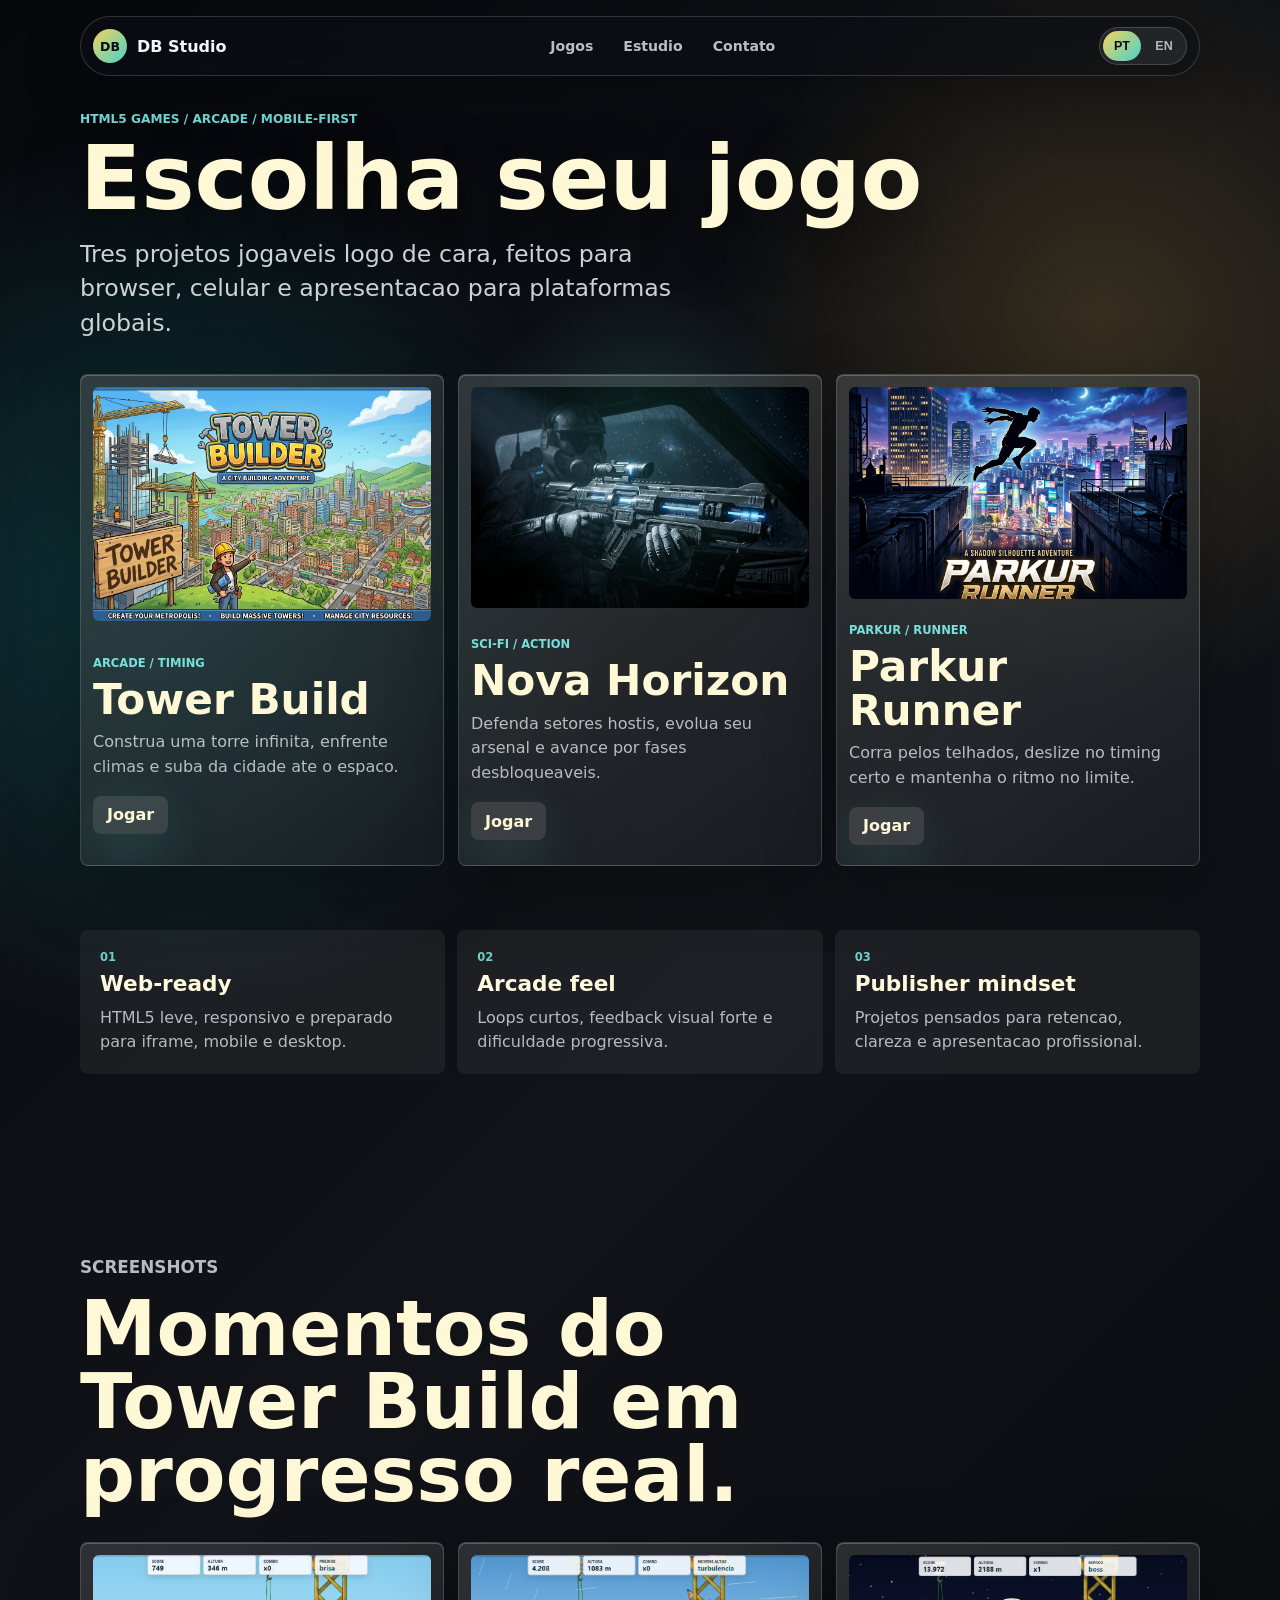
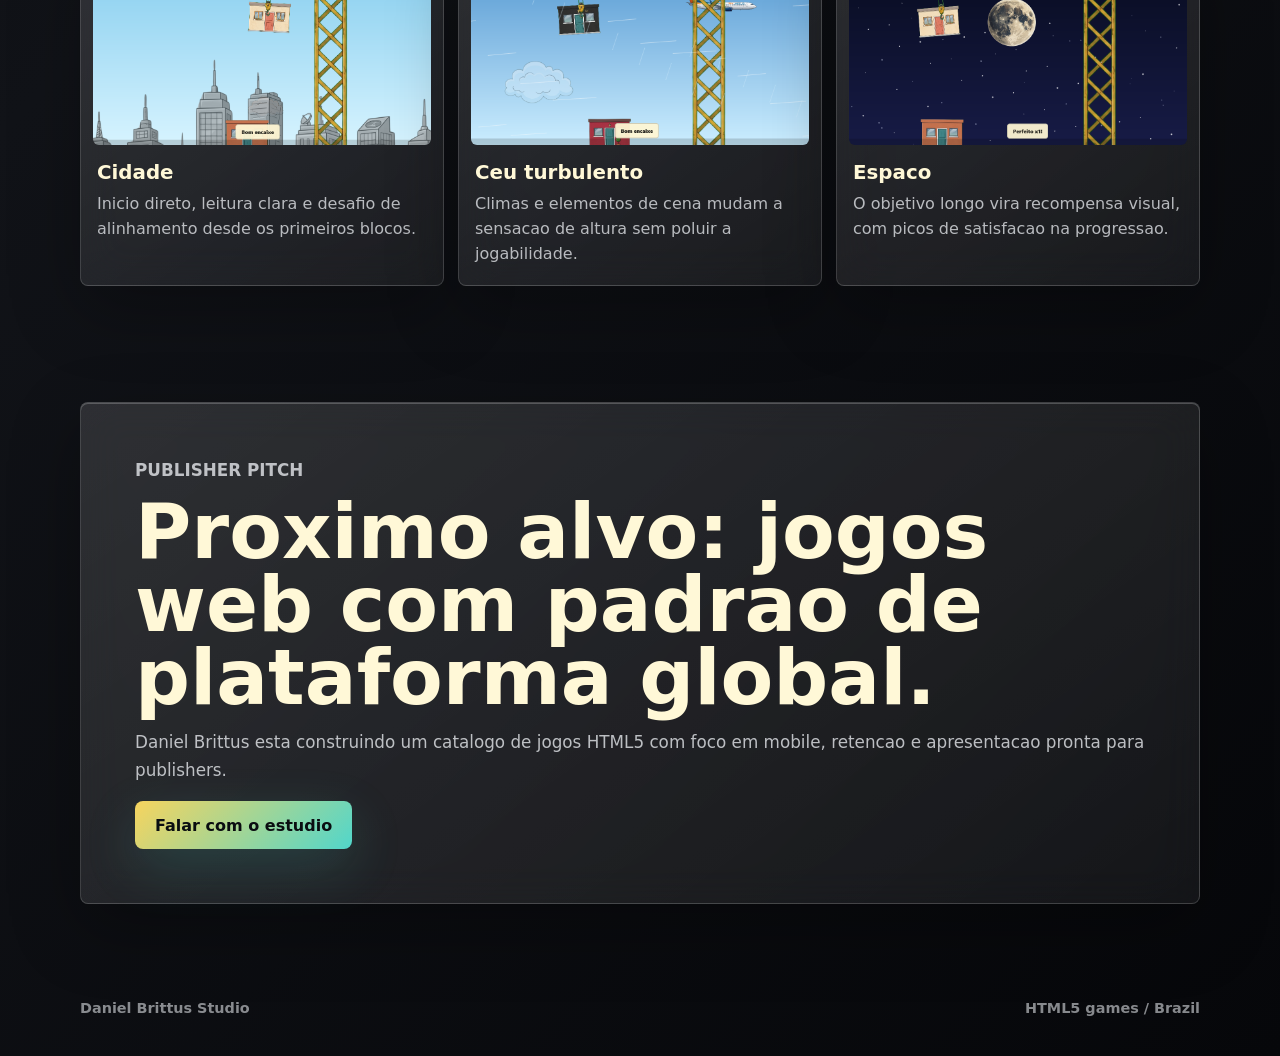
==== commit 35af95b0: "Add Parkur Runner to portfolio" ====
--- a/index.html
+++ b/index.html
@@ -9,6 +9,7 @@
     />
     <title>Daniel Brittus Studio</title>
     <link rel="preload" href="assets/menu.jpeg" as="image" />
+    <link rel="preload" href="games/parkur-runner/capa.jpeg" as="image" />
     <link rel="stylesheet" href="studio.css" />
   </head>
   <body>
@@ -37,7 +38,7 @@
           <p class="eyebrow" data-i18n="heroEyebrow">HTML5 games / arcade / mobile-first</p>
           <h1 id="hero-title" data-i18n="heroTitle">Escolha seu jogo</h1>
           <p class="hero-copy" data-i18n="heroCopy">
-            Dois projetos jogaveis logo de cara, feitos para browser, celular e apresentacao para
+            Tres projetos jogaveis logo de cara, feitos para browser, celular e apresentacao para
             plataformas globais.
           </p>
           <div class="hero-play-grid reveal">
@@ -56,7 +57,16 @@
                 <span>Sci-fi / Action</span>
                 <h2>Nova Horizon</h2>
                 <p data-i18n="novaCardCopy">Defenda setores hostis, evolua seu arsenal e avance por fases desbloqueaveis.</p>
-                <a class="primary-action" href="games/nova-horizon/" data-i18n="playButton">Jogar</a>
+                <a class="primary-action" href="games/nova-horizon/" data-i18n="playButton" data-mobile-play="nova-horizon">Jogar</a>
+              </div>
+            </article>
+            <article class="game-card hero-game-card glass">
+              <img src="games/parkur-runner/capa.jpeg" alt="Parkur Runner em destaque" />
+              <div>
+                <span>Parkur / Runner</span>
+                <h2>Parkur Runner</h2>
+                <p data-i18n="parkurCardCopy">Corra pelos telhados, deslize no timing certo e mantenha o ritmo no limite.</p>
+                <a class="primary-action" href="games/parkur-runner/" data-i18n="playButton">Jogar</a>
               </div>
             </article>
           </div>
@@ -121,6 +131,16 @@
       <span>HTML5 games / Brazil</span>
     </footer>
 
+    <div id="mobile-game-shell" class="mobile-game-shell" aria-hidden="true">
+      <button class="mobile-game-close" type="button" aria-label="Fechar">X</button>
+      <iframe
+        title="Nova Horizon"
+        data-mobile-game-frame
+        allow="fullscreen; autoplay; gamepad"
+        allowfullscreen
+      ></iframe>
+    </div>
+
     <script src="studio.js"></script>
   </body>
 </html>
--- a/studio.css
+++ b/studio.css
@@ -24,6 +24,10 @@
     radial-gradient(circle at 12% 22%, rgba(16, 194, 196, 0.22), transparent 28rem),
     radial-gradient(circle at 86% 12%, rgba(255, 194, 71, 0.16), transparent 24rem),
     linear-gradient(135deg, #07080c 0%, #111318 44%, #06070a 100%);
+}
+
+body.mobile-game-open {
+  overflow: hidden;
 }
 
 body::before {
@@ -229,7 +233,7 @@
 
 .hero-play-grid {
   display: grid;
-  grid-template-columns: repeat(2, minmax(0, 1fr));
+  grid-template-columns: repeat(3, minmax(0, 1fr));
   gap: 14px;
   margin-top: 34px;
 }
@@ -414,10 +418,22 @@
 }
 
 .hero-game-card {
+  grid-template-columns: 1fr;
   min-height: 320px;
   background:
     linear-gradient(145deg, rgba(255, 255, 255, 0.17), rgba(255, 255, 255, 0.06)),
     rgba(4, 8, 13, 0.42);
+}
+
+.hero-game-card img {
+  height: auto;
+  min-height: 0;
+  aspect-ratio: 16 / 10;
+}
+
+.hero-game-card div {
+  align-content: start;
+  padding: 0 4px 6px;
 }
 
 .game-card img {
@@ -519,6 +535,43 @@
   font-weight: 700;
 }
 
+.mobile-game-shell {
+  position: fixed;
+  inset: 0;
+  z-index: 100;
+  display: none;
+  overflow: hidden;
+  background: #000;
+}
+
+.mobile-game-shell.is-active {
+  display: block;
+}
+
+.mobile-game-shell iframe {
+  width: 100vw;
+  height: 100vh;
+  height: 100dvh;
+  border: 0;
+  background: #000;
+}
+
+.mobile-game-close {
+  position: fixed;
+  top: max(10px, env(safe-area-inset-top));
+  right: max(10px, env(safe-area-inset-right));
+  z-index: 101;
+  display: grid;
+  width: 36px;
+  height: 36px;
+  place-items: center;
+  border: 1px solid rgba(255, 255, 255, 0.24);
+  border-radius: 999px;
+  background: rgba(0, 0, 0, 0.44);
+  color: #fff;
+  font-weight: 950;
+}
+
 .reveal {
   opacity: 0;
   transform: translateY(22px);
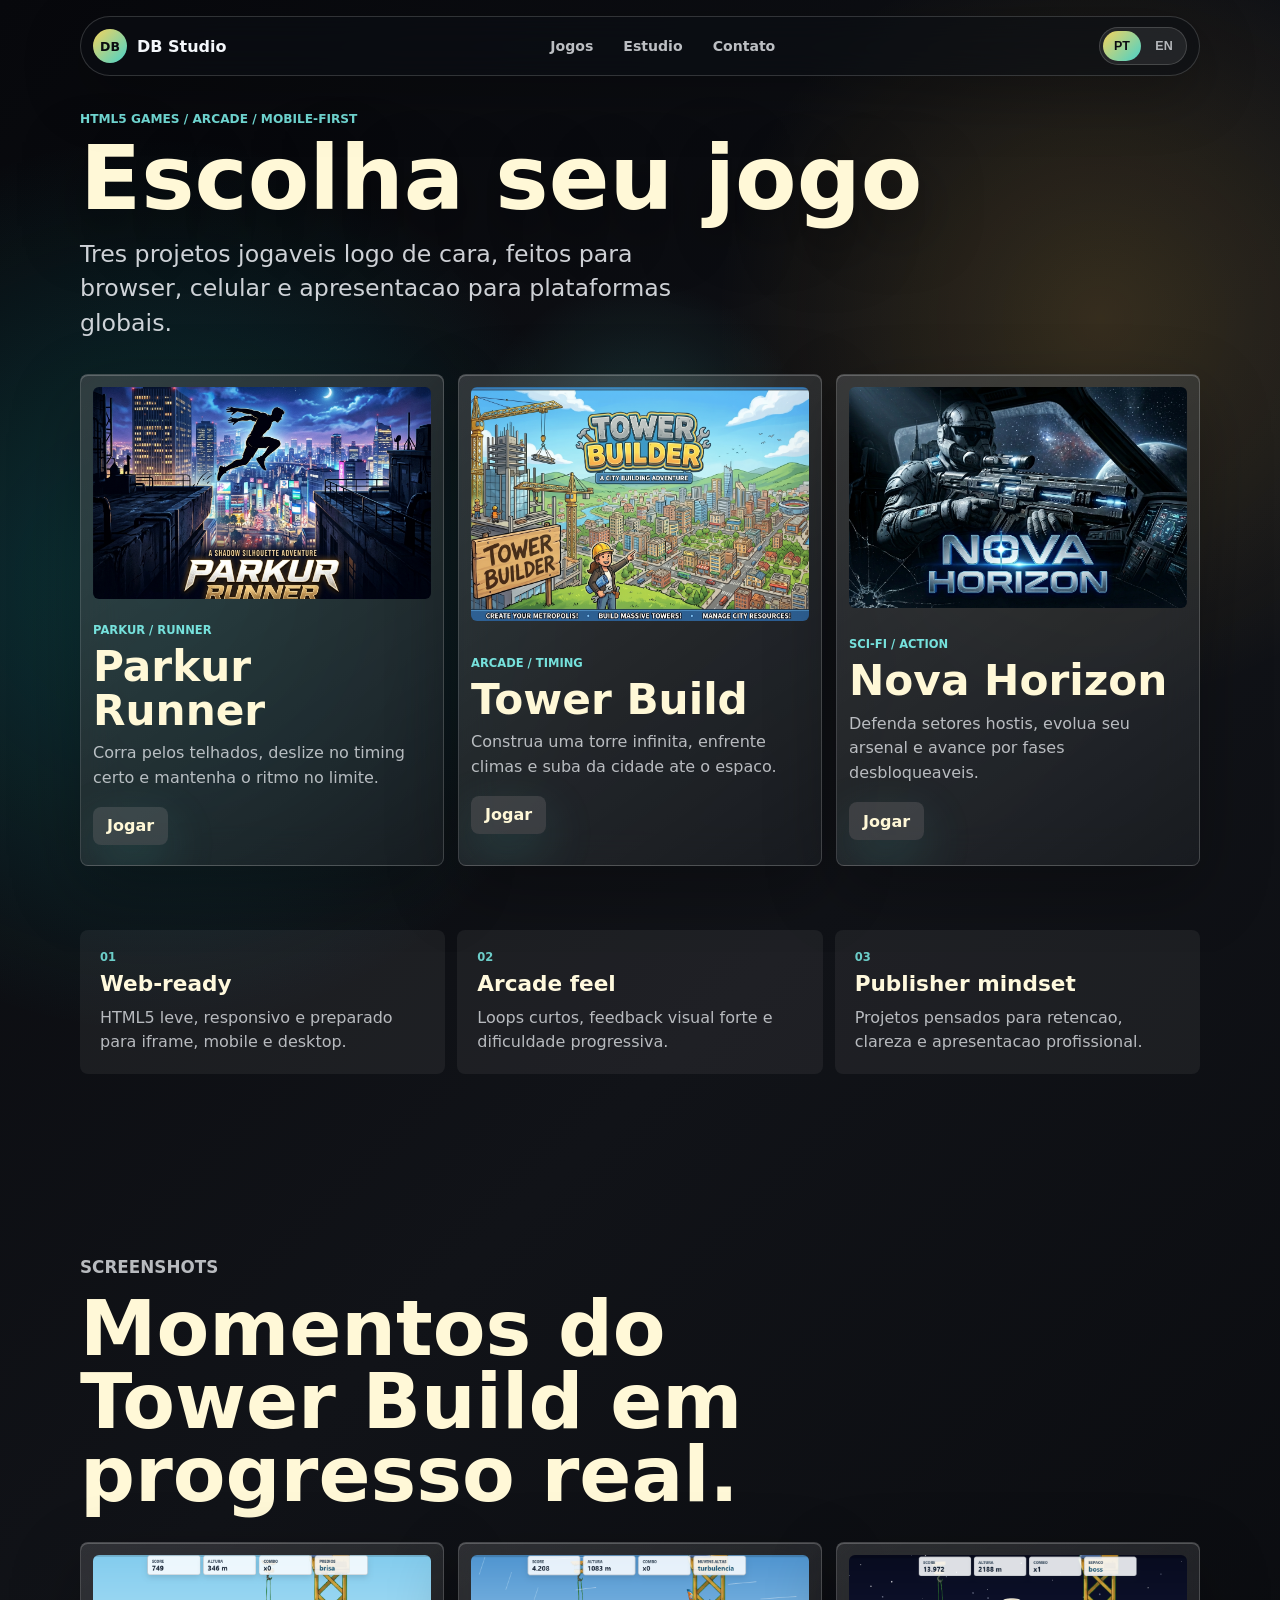
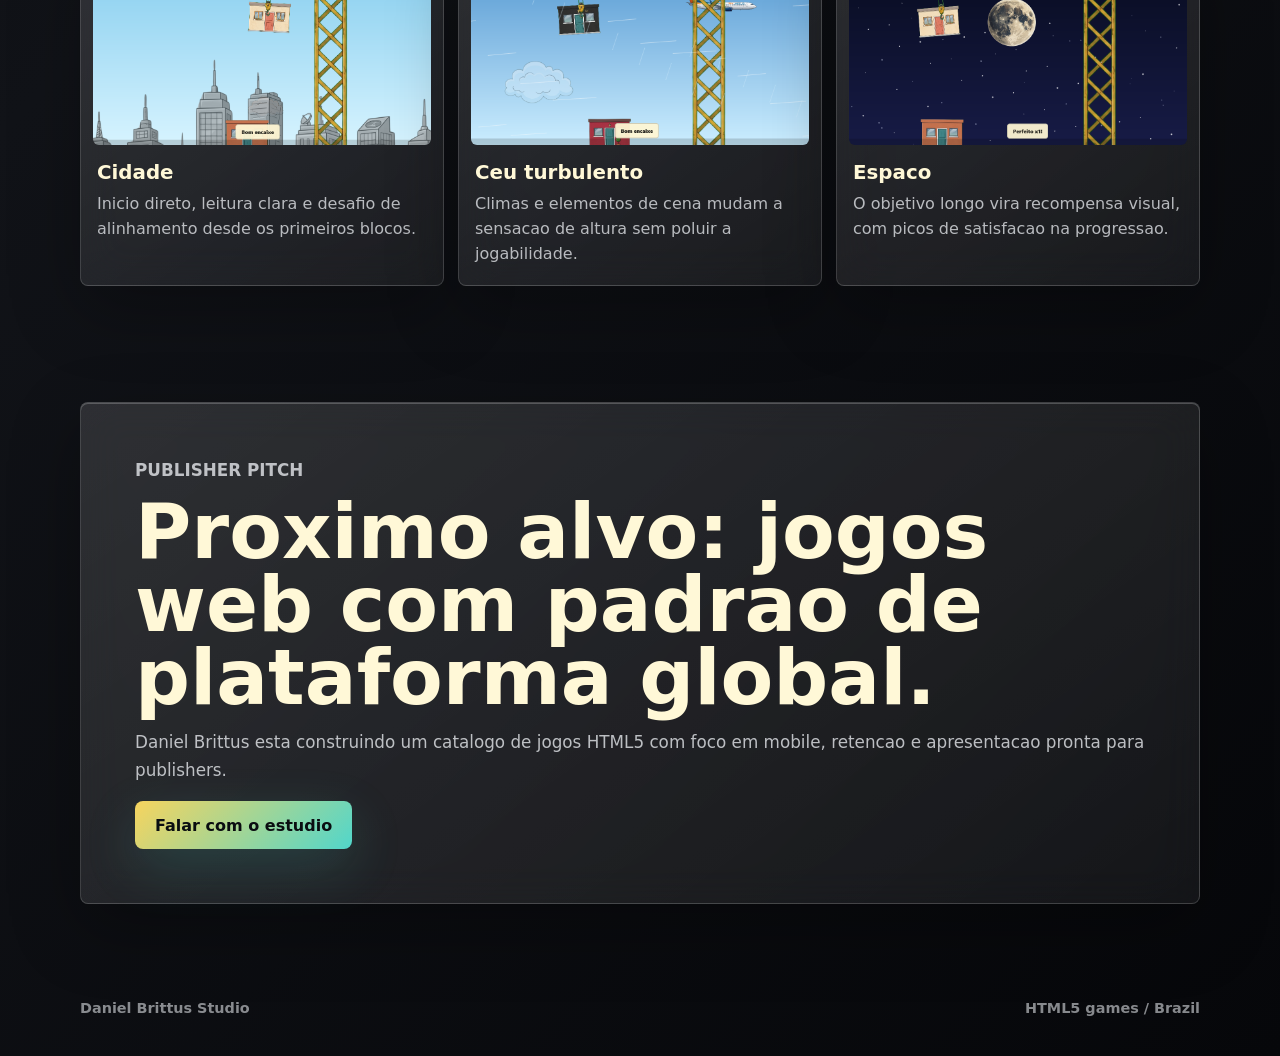
==== commit 47ade3a1: "Feature Parkur first and update Nova cover" ====
--- a/index.html
+++ b/index.html
@@ -8,8 +8,9 @@
       content="Portfolio de jogos HTML5 do Daniel Brittus Studio, com experiencias arcade prontas para browser, mobile e publishers."
     />
     <title>Daniel Brittus Studio</title>
+    <link rel="preload" href="games/parkur-runner/capa.jpeg" as="image" />
     <link rel="preload" href="assets/menu.jpeg" as="image" />
-    <link rel="preload" href="games/parkur-runner/capa.jpeg" as="image" />
+    <link rel="preload" href="assets/capa_novahorizon.jpeg" as="image" />
     <link rel="stylesheet" href="studio.css" />
   </head>
   <body>
@@ -43,6 +44,15 @@
           </p>
           <div class="hero-play-grid reveal">
             <article class="game-card hero-game-card glass">
+              <img src="games/parkur-runner/capa.jpeg" alt="Parkur Runner em destaque" />
+              <div>
+                <span>Parkur / Runner</span>
+                <h2>Parkur Runner</h2>
+                <p data-i18n="parkurCardCopy">Corra pelos telhados, deslize no timing certo e mantenha o ritmo no limite.</p>
+                <a class="primary-action" href="games/parkur-runner/" data-i18n="playButton">Jogar</a>
+              </div>
+            </article>
+            <article class="game-card hero-game-card glass">
               <img src="assets/menu.jpeg" alt="Tower Build em destaque" />
               <div>
                 <span>Arcade / Timing</span>
@@ -52,21 +62,12 @@
               </div>
             </article>
             <article class="game-card hero-game-card glass">
-              <img src="games/nova-horizon/assets/ui/4.webp" alt="Nova Horizon em destaque" />
+              <img src="assets/capa_novahorizon.jpeg" alt="Nova Horizon em destaque" />
               <div>
                 <span>Sci-fi / Action</span>
                 <h2>Nova Horizon</h2>
                 <p data-i18n="novaCardCopy">Defenda setores hostis, evolua seu arsenal e avance por fases desbloqueaveis.</p>
                 <a class="primary-action" href="games/nova-horizon/" data-i18n="playButton" data-mobile-play="nova-horizon">Jogar</a>
-              </div>
-            </article>
-            <article class="game-card hero-game-card glass">
-              <img src="games/parkur-runner/capa.jpeg" alt="Parkur Runner em destaque" />
-              <div>
-                <span>Parkur / Runner</span>
-                <h2>Parkur Runner</h2>
-                <p data-i18n="parkurCardCopy">Corra pelos telhados, deslize no timing certo e mantenha o ritmo no limite.</p>
-                <a class="primary-action" href="games/parkur-runner/" data-i18n="playButton">Jogar</a>
               </div>
             </article>
           </div>
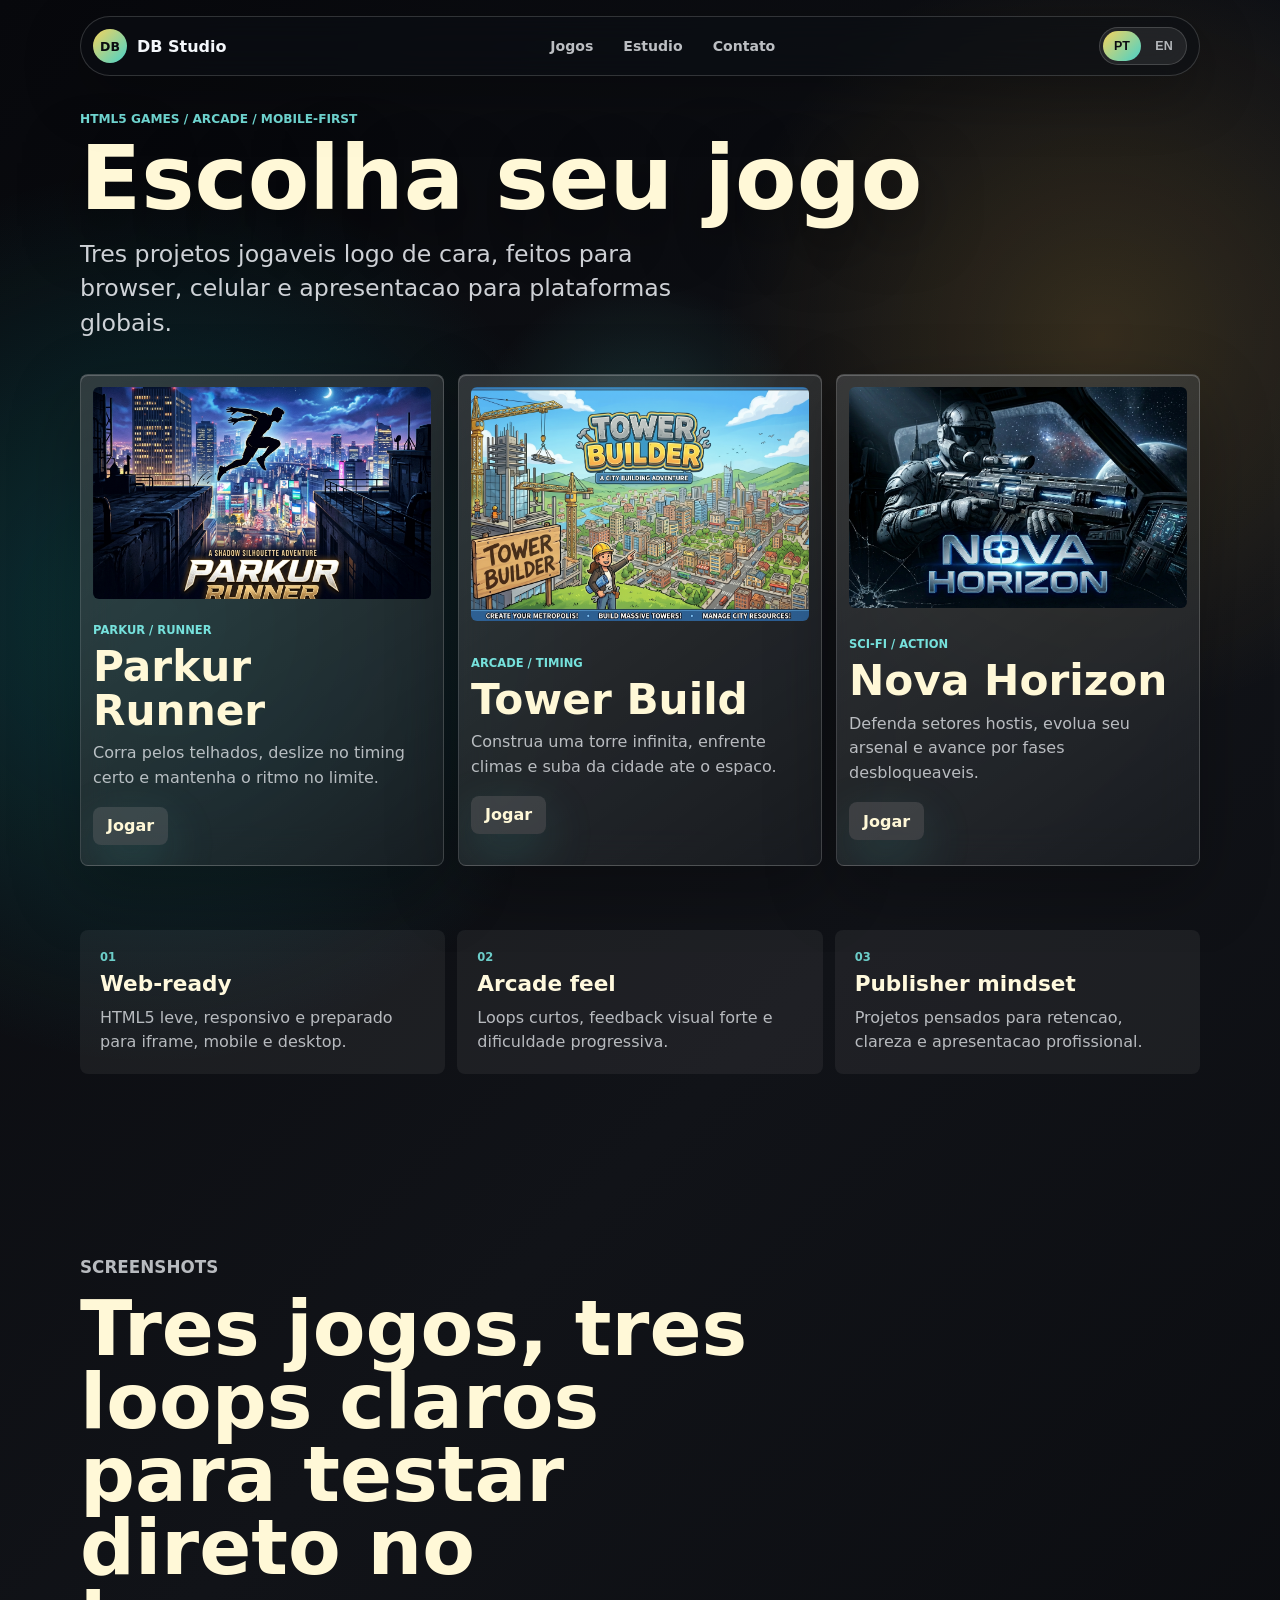
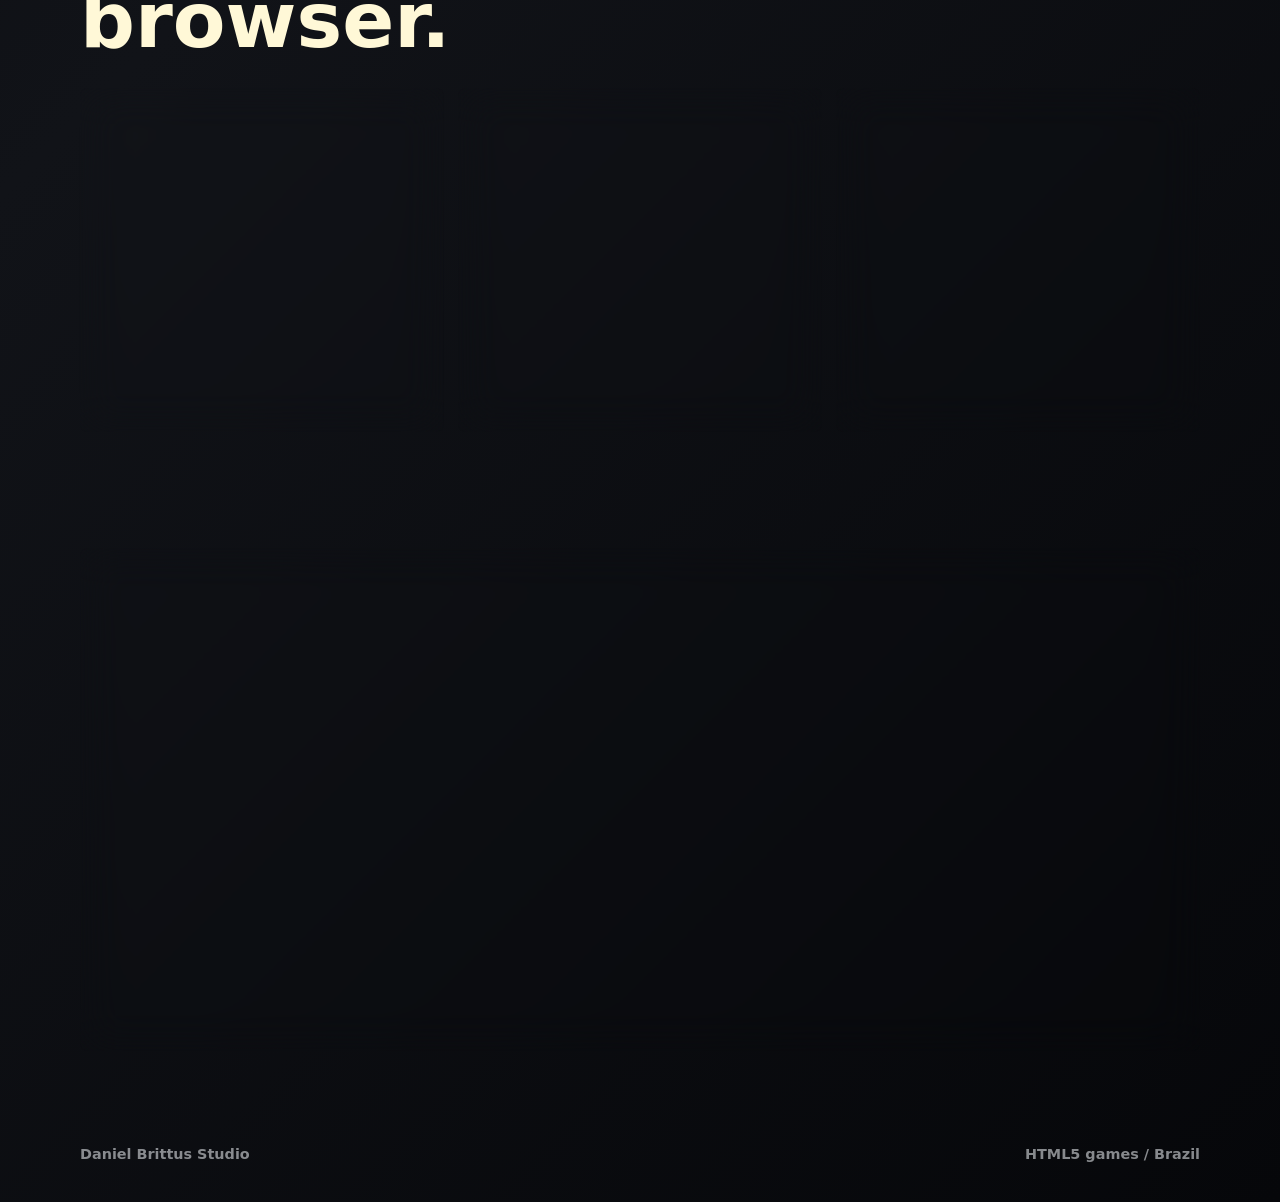
==== commit b038fc28: "Show screenshots for each portfolio game" ====
--- a/index.html
+++ b/index.html
@@ -95,23 +95,23 @@
       <section id="studio" class="studio-section" aria-labelledby="studio-title">
         <div class="section-heading reveal">
           <p class="eyebrow" data-i18n="screensEyebrow">screenshots</p>
-          <h2 id="studio-title" data-i18n="screensTitle">Momentos do Tower Build em progresso real.</h2>
+          <h2 id="studio-title" data-i18n="screensTitle">Tres jogos, tres loops claros para testar direto no browser.</h2>
         </div>
         <div class="studio-grid">
           <article class="glass reveal">
-            <img src="assets/screenshot1.PNG" alt="Tower Build com predios ao fundo" />
-            <h3 data-i18n="shotCityTitle">Cidade</h3>
-            <p data-i18n="shotCityCopy">Inicio direto, leitura clara e desafio de alinhamento desde os primeiros blocos.</p>
+            <img src="assets/screenshot_parkur.PNG" alt="Parkur Runner em gameplay nos telhados" />
+            <h3 data-i18n="shotParkurTitle">Parkur Runner</h3>
+            <p data-i18n="shotParkurCopy">Runner de reflexo e ritmo, com pulos, slides e progressao visual em alta velocidade.</p>
           </article>
           <article class="glass reveal">
-            <img src="assets/screenshot2.PNG" alt="Tower Build com vento e aviao no ceu" />
-            <h3 data-i18n="shotSkyTitle">Ceu turbulento</h3>
-            <p data-i18n="shotSkyCopy">Climas e elementos de cena mudam a sensacao de altura sem poluir a jogabilidade.</p>
+            <img src="assets/screenshot1.PNG" alt="Tower Build com torre em construcao" />
+            <h3 data-i18n="shotTowerTitle">Tower Build</h3>
+            <p data-i18n="shotTowerCopy">Arcade de precisao onde cada casa encaixada leva a torre da cidade ate o espaco.</p>
           </article>
           <article class="glass reveal">
-            <img src="assets/screenshot3.PNG" alt="Tower Build chegando ao espaco com a lua" />
-            <h3 data-i18n="shotSpaceTitle">Espaco</h3>
-            <p data-i18n="shotSpaceCopy">O objetivo longo vira recompensa visual, com picos de satisfacao na progressao.</p>
+            <img src="assets/screenshot_novahorizon.PNG" alt="Nova Horizon em combate sci-fi" />
+            <h3 data-i18n="shotNovaTitle">Nova Horizon</h3>
+            <p data-i18n="shotNovaCopy">Acao sci-fi com fases, arsenal desbloqueado para teste e combate pensado para mobile.</p>
           </article>
         </div>
       </section>
